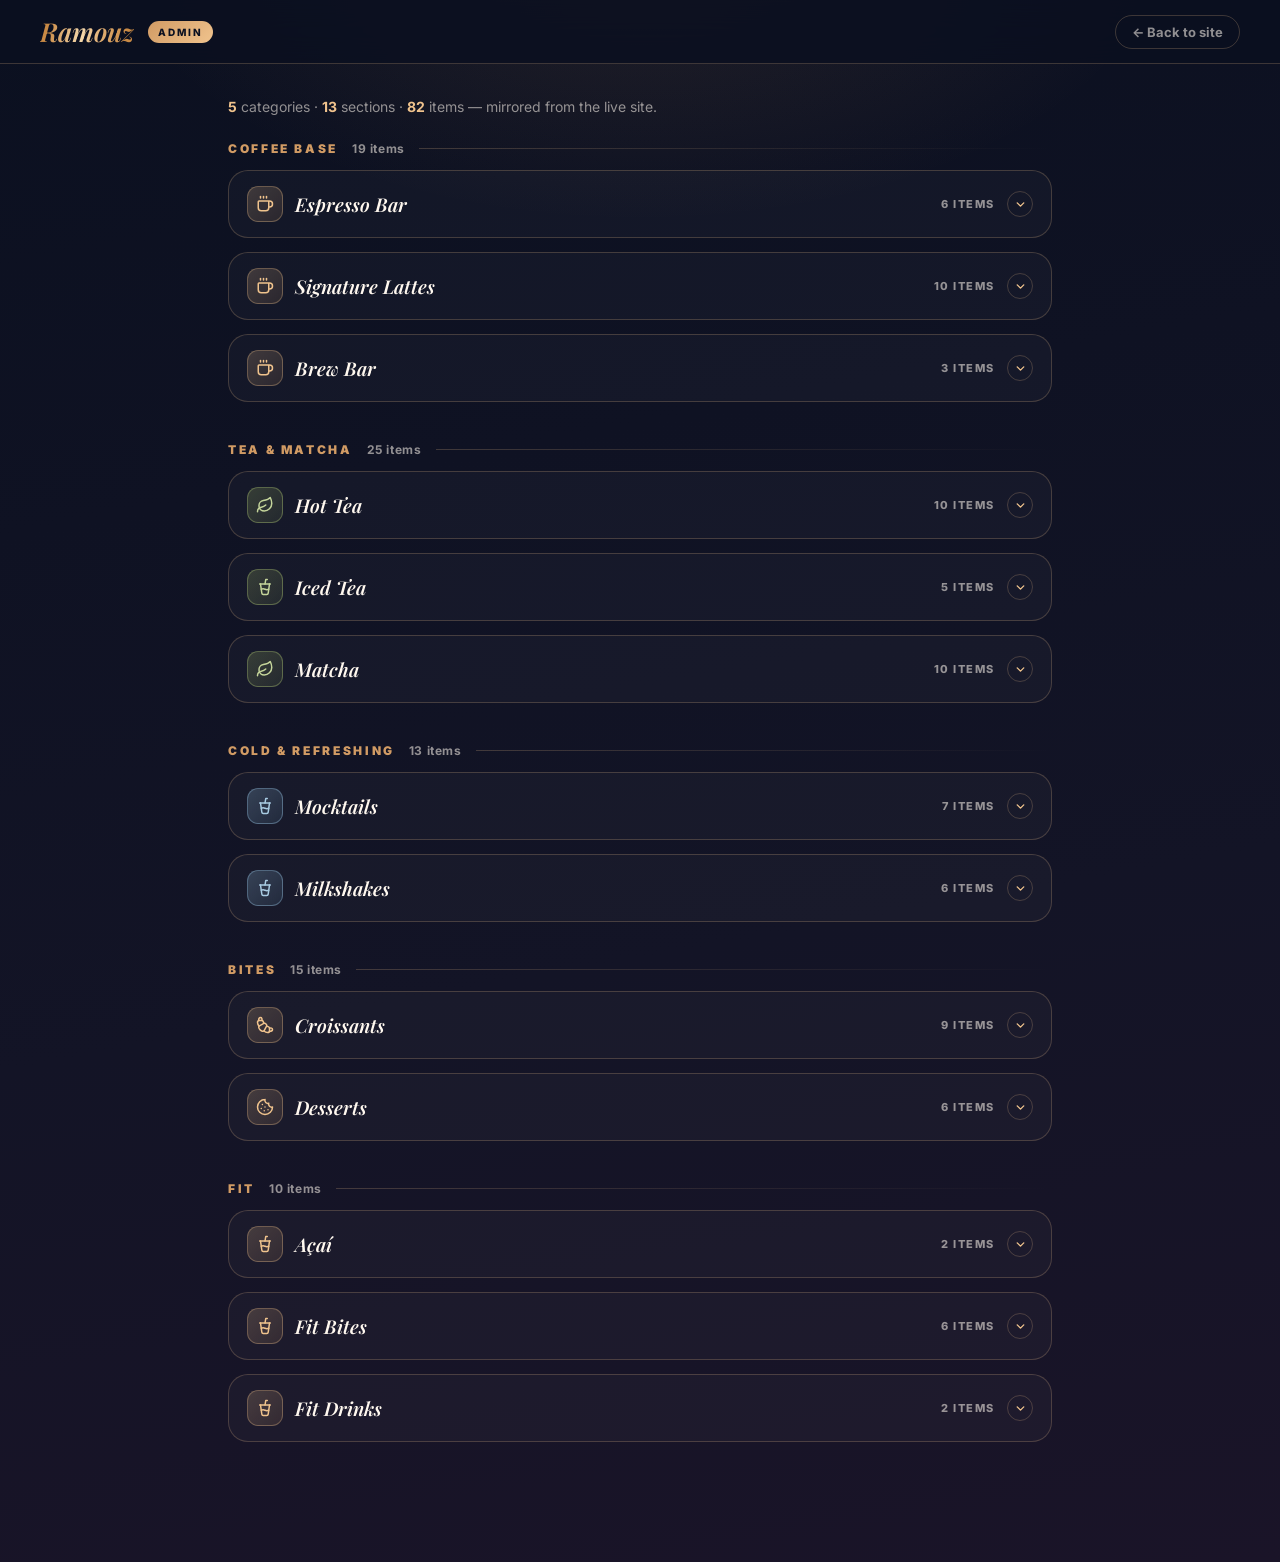
==== admin.html @ e5803538 "Mobile fixes, admin page, and Supabase-driven menu - Loader: fill true viewport height (dvh) and for" ====
<!doctype html>
<html lang="en">
<head>
  <meta charset="utf-8" />
  <meta name="viewport" content="width=device-width, initial-scale=1" />
  <meta name="robots" content="noindex, nofollow" />
  <title>Ramouz — Admin</title>
  <link rel="icon" href="favicon.png" type="image/png" />
  <link rel="preconnect" href="https://fonts.googleapis.com" />
  <link rel="preconnect" href="https://fonts.gstatic.com" crossorigin />
  <link href="https://fonts.googleapis.com/css2?family=Inter:wght@400;600;700;800;900&family=Playfair+Display:ital,wght@1,600&display=swap" rel="stylesheet" />
  <style>
    *{box-sizing:border-box}
    :root{
      --bg-0:#0b1020; --bg-1:#131426; --cream:#fff8ef; --sand:#d19b64; --gold:#f0c38d;
      --line:rgba(240,195,141,.22); --dim:rgba(255,248,239,.55);
    }
    body{
      margin:0;min-height:100svh;padding:0 0 80px;
      font-family:Inter,ui-sans-serif,system-ui,sans-serif;color:var(--cream);
      background:
        radial-gradient(900px 500px at 50% -5%,rgba(209,155,100,.13),transparent 60%),
        linear-gradient(170deg,var(--bg-0),var(--bg-1) 60%,#1a1428);
    }
    .topbar{
      position:sticky;top:0;z-index:10;display:flex;align-items:center;gap:14px;
      padding:14px clamp(16px,4vw,40px);
      background:rgba(11,16,32,.86);backdrop-filter:blur(16px);
      border-bottom:1px solid var(--line);
    }
    .topbar .brand{
      font-family:"Playfair Display",Georgia,serif;font-style:italic;font-weight:600;font-size:26px;
      background:linear-gradient(100deg,#c98a45 10%,#f6d9ac 45%,#e0ad71 65%,#c98a45 90%);
      -webkit-background-clip:text;background-clip:text;color:transparent;
    }
    .topbar .tag{
      font-size:10px;letter-spacing:.2em;text-transform:uppercase;font-weight:800;
      color:var(--bg-0);background:linear-gradient(135deg,var(--sand),var(--gold));
      padding:5px 10px;border-radius:999px;
    }
    .topbar a.back{
      margin-left:auto;color:var(--dim);font-size:13px;font-weight:700;text-decoration:none;
      border:1px solid var(--line);border-radius:999px;padding:8px 16px;transition:.25s;
    }
    .topbar a.back:hover{color:var(--cream);border-color:var(--gold)}
    .wrap{max-width:880px;margin:0 auto;padding:34px clamp(14px,4vw,28px) 0}
    .summary{color:var(--dim);font-size:14px;margin:0 0 26px}
    .summary strong{color:var(--gold)}

    .category{margin:0 0 40px}
    .cat-head{
      display:flex;align-items:center;gap:14px;margin:0 0 14px;
      font-size:12px;letter-spacing:.22em;text-transform:uppercase;font-weight:900;color:var(--sand);
    }
    .cat-head::after{content:"";flex:1;height:1px;background:linear-gradient(90deg,var(--line),transparent)}
    .cat-head .n{color:var(--dim);letter-spacing:.05em;font-weight:700;text-transform:none;font-size:12px}

    .section{
      border:1px solid var(--line);border-radius:20px;overflow:hidden;margin:0 0 14px;
      background:rgba(255,248,239,.028);
    }
    .sec-head{
      width:100%;display:flex;align-items:center;gap:12px;padding:15px 18px;
      background:transparent;border:0;color:inherit;font:inherit;cursor:pointer;text-align:left;
    }
    .sec-head:hover{background:rgba(240,195,141,.05)}
    .sec-icon{
      display:grid;place-items:center;width:36px;height:36px;flex:none;border-radius:11px;
      background:linear-gradient(135deg,rgba(240,195,141,.2),rgba(209,155,100,.12));
      border:1px solid rgba(240,195,141,.3);color:#f0c38d;
    }
    .sec-icon svg{width:18px;height:18px}
    .cat-tea-matcha .sec-icon{
      background:linear-gradient(135deg,rgba(142,161,91,.28),rgba(142,161,91,.12));
      border-color:rgba(163,184,110,.4);color:#c4d49a;
    }
    .cat-cold .sec-icon{
      background:linear-gradient(135deg,rgba(143,185,214,.26),rgba(110,162,196,.12));
      border-color:rgba(143,185,214,.4);color:#a8cbe2;
    }
    .sec-title{font-family:"Playfair Display",Georgia,serif;font-style:italic;font-weight:600;font-size:19px}
    .sec-count{margin-left:auto;font-size:11px;letter-spacing:.14em;text-transform:uppercase;font-weight:800;color:var(--dim)}
    .sec-chev{width:26px;height:26px;display:grid;place-items:center;border-radius:50%;
      border:1px solid var(--line);color:var(--gold);transition:transform .4s cubic-bezier(.22,.9,.3,1);flex:none}
    .sec-chev svg{width:13px;height:13px}
    .section.open .sec-chev{transform:rotate(180deg)}
    .sec-body{display:none;border-top:1px solid var(--line)}
    .section.open .sec-body{display:block}

    .subhead{
      display:flex;align-items:center;gap:10px;padding:12px 18px 4px;
      font-size:10.5px;letter-spacing:.18em;text-transform:uppercase;font-weight:900;color:var(--sand);
    }
    .subhead::after{content:"";flex:1;height:1px;background:linear-gradient(90deg,var(--line),transparent)}

    .row{display:flex;align-items:center;gap:12px;padding:11px 18px}
    .row + .row{border-top:1px solid rgba(255,248,239,.05)}
    .thumb{
      width:46px;height:46px;flex:none;border-radius:10px;overflow:hidden;
      background:linear-gradient(150deg,#2a2337,#1a1c2e);
    }
    .thumb img{width:100%;height:100%;object-fit:cover;display:block}
    .row-main{flex:1;min-width:0}
    .row-top{display:flex;align-items:baseline;gap:10px}
    .item-name{font-weight:800;font-size:14.5px}
    .dots{flex:1;min-width:0;border-bottom:1px dotted rgba(240,195,141,.3);transform:translateY(-3px)}
    .price{font-weight:900;font-size:14px;color:var(--gold);font-variant-numeric:tabular-nums;flex-shrink:0}
    .desc{margin:3px 0 0;font-size:12.5px;line-height:1.55;color:var(--dim)}
    .chips{display:flex;flex-wrap:wrap;gap:5px;margin-top:6px}
    .chip{
      font-size:10.5px;font-weight:800;letter-spacing:.02em;color:var(--gold);
      background:rgba(209,155,100,.12);border:1px solid rgba(209,155,100,.3);
      border-radius:999px;padding:2.5px 9px;
    }
    @media (max-width:420px){
      .thumb{width:40px;height:40px}
      .item-name{font-size:13.5px}
      .row,.sec-head{padding-left:14px;padding-right:14px}
    }
  </style>
</head>
<body>
  <header class="topbar">
    <span class="brand">Ramouz</span>
    <span class="tag">Admin</span>
    <a class="back" href="index.html">&larr; Back to site</a>
  </header>

  <main class="wrap">
    <p class="summary" data-summary></p>
    <div data-menu-root></div>
  </main>

  <script src="assets/js/menu-data.js"></script>
  <script>
    const root = document.querySelector('[data-menu-root]');
    const data = window.MENU_DATA || [];

    const el = (tag, cls, text) => {
      const n = document.createElement(tag);
      if (cls) n.className = cls;
      if (text != null) n.textContent = text;
      return n;
    };

    let sectionCount = 0, itemCount = 0;

    data.forEach(cat => {
      const catBox = el('section', 'category');
      const head = el('h2', 'cat-head', cat.name + ' ');
      const n = el('span', 'n', cat.sections.reduce((a, s) => a + s.items.length, 0) + ' items');
      head.appendChild(n);
      catBox.appendChild(head);

      cat.sections.forEach(sec => {
        sectionCount++;
        const secBox = el('div', 'section cat-' + cat.slug);
        const secHead = el('button', 'sec-head');
        secHead.type = 'button';
        if (sec.icon) {
          const ico = el('span', 'sec-icon');
          ico.innerHTML = sec.icon;
          secHead.appendChild(ico);
        }
        secHead.appendChild(el('span', 'sec-title', sec.name));
        secHead.appendChild(el('span', 'sec-count', sec.items.length + ' items'));
        const chev = el('span', 'sec-chev');
        chev.innerHTML = '<svg viewBox="0 0 24 24" fill="none" stroke="currentColor" stroke-width="2.6" stroke-linecap="round" stroke-linejoin="round"><polyline points="6 9 12 15 18 9"/></svg>';
        secHead.appendChild(chev);
        secHead.addEventListener('click', () => secBox.classList.toggle('open'));
        secBox.appendChild(secHead);

        const body = el('div', 'sec-body');
        let lastSub = null;
        sec.items.forEach(item => {
          itemCount++;
          if (item.subsection && item.subsection !== lastSub) {
            body.appendChild(el('div', 'subhead', item.subsection));
            lastSub = item.subsection;
          }
          const row = el('div', 'row');
          const thumb = el('span', 'thumb');
          const img = document.createElement('img');
          img.src = item.img; img.alt = ''; img.loading = 'lazy';
          img.onerror = () => img.remove();
          thumb.appendChild(img);
          row.appendChild(thumb);

          const main = el('div', 'row-main');
          const top = el('div', 'row-top');
          top.appendChild(el('span', 'item-name', item.name));
          top.appendChild(el('span', 'dots'));
          top.appendChild(el('span', 'price', item.price));
          main.appendChild(top);
          if (item.desc) main.appendChild(el('p', 'desc', item.desc));
          if (item.variants.length) {
            const chips = el('div', 'chips');
            item.variants.forEach(v => chips.appendChild(el('span', 'chip', v)));
            main.appendChild(chips);
          }
          row.appendChild(main);
          body.appendChild(row);
        });
        secBox.appendChild(body);
        catBox.appendChild(secBox);
      });
      root.appendChild(catBox);
    });

    document.querySelector('[data-summary]').innerHTML =
      `<strong>${data.length}</strong> categories · <strong>${sectionCount}</strong> sections · <strong>${itemCount}</strong> items — mirrored from the live site.`;
  </script>
</body>
</html>
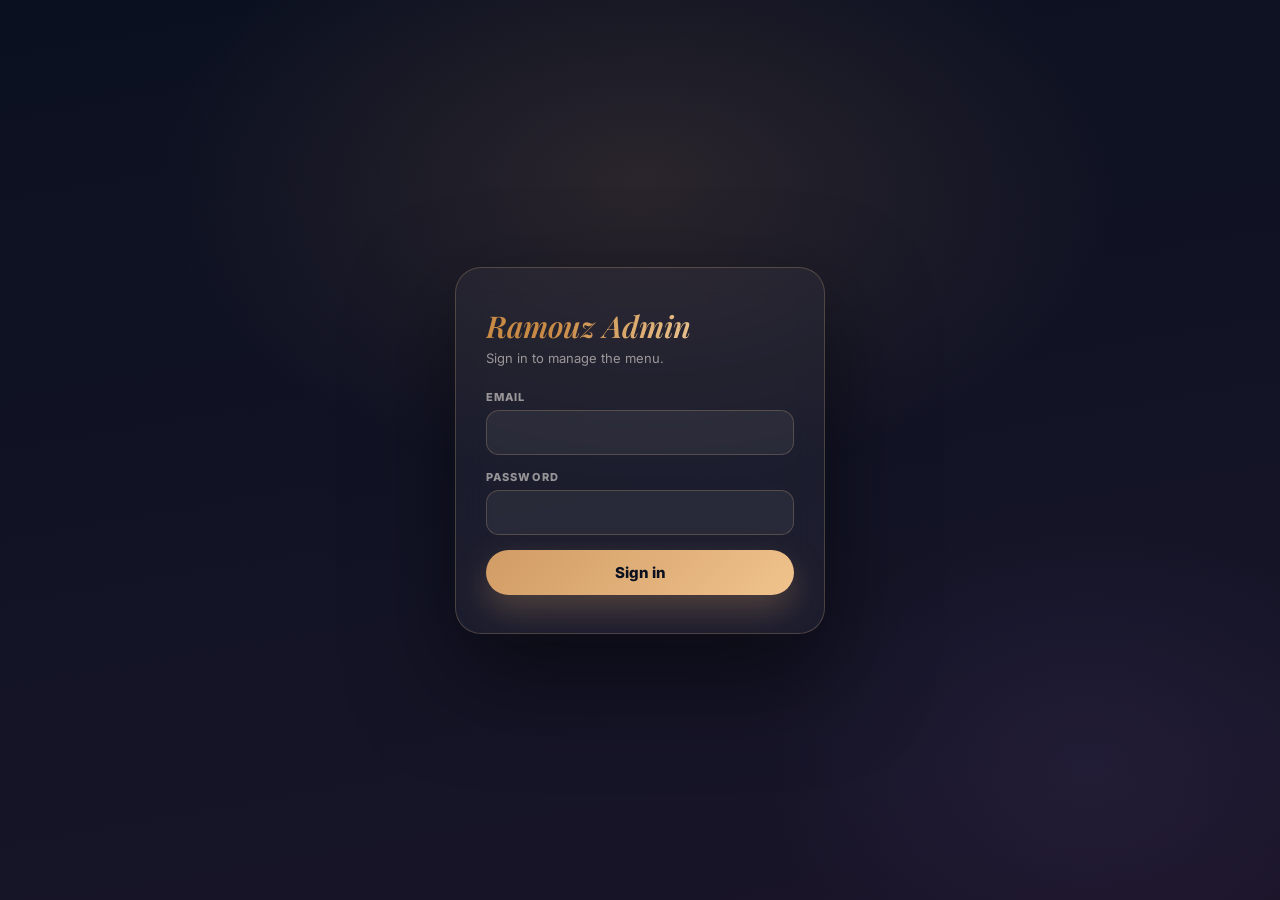
==== commit 30f7be9e: "Full admin panel: auth, CRUD, photos with crop, redesign - Login gate via Supabase Auth with automat" ====
--- a/admin.html
+++ b/admin.html
@@ -12,98 +12,216 @@
   <style>
     *{box-sizing:border-box}
     :root{
-      --bg-0:#0b1020; --bg-1:#131426; --cream:#fff8ef; --sand:#d19b64; --gold:#f0c38d;
-      --line:rgba(240,195,141,.22); --dim:rgba(255,248,239,.55);
-    }
+      --bg-0:#0b1020; --bg-1:#131426; --bg-2:#1a1428;
+      --cream:#fff8ef; --sand:#d19b64; --gold:#f0c38d; --gold-hi:#f6d9ac;
+      --line:rgba(240,195,141,.22); --line-soft:rgba(255,248,239,.06);
+      --dim:rgba(255,248,239,.55); --dim-2:rgba(255,248,239,.38);
+      --ease:cubic-bezier(.22,.9,.3,1);
+      --spring:cubic-bezier(.34,1.56,.64,1);
+    }
+    html{scrollbar-color:rgba(209,155,100,.4) transparent}
+    ::-webkit-scrollbar{width:10px}
+    ::-webkit-scrollbar-thumb{background:rgba(209,155,100,.3);border-radius:99px;border:3px solid var(--bg-0)}
     body{
-      margin:0;min-height:100svh;padding:0 0 80px;
+      margin:0;min-height:100svh;padding:0 0 90px;
       font-family:Inter,ui-sans-serif,system-ui,sans-serif;color:var(--cream);
       background:
-        radial-gradient(900px 500px at 50% -5%,rgba(209,155,100,.13),transparent 60%),
-        linear-gradient(170deg,var(--bg-0),var(--bg-1) 60%,#1a1428);
-    }
+        radial-gradient(1100px 600px at 15% -10%,rgba(209,155,100,.14),transparent 55%),
+        radial-gradient(900px 600px at 95% 15%,rgba(110,90,160,.12),transparent 55%),
+        radial-gradient(700px 500px at 50% 110%,rgba(142,161,91,.07),transparent 60%),
+        linear-gradient(170deg,var(--bg-0),var(--bg-1) 55%,var(--bg-2));
+      background-attachment:fixed;
+    }
+    button{font:inherit}
+    :focus-visible{outline:2px solid var(--sand);outline-offset:2px;border-radius:6px}
+
+    @keyframes fadeUp{from{opacity:0;transform:translateY(18px)}to{opacity:1;transform:translateY(0)}}
+    @keyframes popIn{from{opacity:0;transform:scale(.94) translateY(10px)}to{opacity:1;transform:scale(1) translateY(0)}}
+    @keyframes overlayIn{from{opacity:0}to{opacity:1}}
+    @keyframes rowIn{from{opacity:0;transform:translateX(-14px)}to{opacity:1;transform:translateX(0)}}
+    @keyframes goldShimmer{0%,100%{background-position:0% 50%}50%{background-position:100% 50%}}
+    @keyframes savePulse{0%{box-shadow:0 10px 26px rgba(209,155,100,.3),0 0 0 0 rgba(240,195,141,.55)}70%{box-shadow:0 10px 26px rgba(209,155,100,.3),0 0 0 12px rgba(240,195,141,0)}100%{box-shadow:0 10px 26px rgba(209,155,100,.3),0 0 0 0 rgba(240,195,141,0)}}
+    @keyframes notePop{0%{opacity:0;transform:scale(.6)}60%{opacity:1;transform:scale(1.12)}100%{opacity:1;transform:scale(1)}}
+
+    /* ============ top bar ============ */
     .topbar{
-      position:sticky;top:0;z-index:10;display:flex;align-items:center;gap:14px;
+      position:sticky;top:0;z-index:10;display:flex;align-items:center;gap:12px;
       padding:14px clamp(16px,4vw,40px);
-      background:rgba(11,16,32,.86);backdrop-filter:blur(16px);
-      border-bottom:1px solid var(--line);
+      background:rgba(11,16,32,.78);backdrop-filter:blur(20px) saturate(1.3);
+      border-bottom:1px solid transparent;
+      border-image:linear-gradient(90deg,transparent,rgba(240,195,141,.4),transparent) 1;
     }
     .topbar .brand{
-      font-family:"Playfair Display",Georgia,serif;font-style:italic;font-weight:600;font-size:26px;
-      background:linear-gradient(100deg,#c98a45 10%,#f6d9ac 45%,#e0ad71 65%,#c98a45 90%);
+      font-family:"Playfair Display",Georgia,serif;font-style:italic;font-weight:600;font-size:27px;
+      background:linear-gradient(100deg,#c98a45 10%,var(--gold-hi) 40%,#e0ad71 60%,#f9e6c5 75%,#c98a45 90%);
+      background-size:220% 100%;
       -webkit-background-clip:text;background-clip:text;color:transparent;
+      animation:goldShimmer 5s ease-in-out infinite;
     }
     .topbar .tag{
       font-size:10px;letter-spacing:.2em;text-transform:uppercase;font-weight:800;
       color:var(--bg-0);background:linear-gradient(135deg,var(--sand),var(--gold));
-      padding:5px 10px;border-radius:999px;
-    }
-    .topbar a.back{
-      margin-left:auto;color:var(--dim);font-size:13px;font-weight:700;text-decoration:none;
-      border:1px solid var(--line);border-radius:999px;padding:8px 16px;transition:.25s;
-    }
-    .topbar a.back:hover{color:var(--cream);border-color:var(--gold)}
-    .wrap{max-width:880px;margin:0 auto;padding:34px clamp(14px,4vw,28px) 0}
-    .summary{color:var(--dim);font-size:14px;margin:0 0 26px}
+      padding:5px 11px;border-radius:999px;box-shadow:0 4px 14px rgba(209,155,100,.35);
+    }
+    .topbar .spacer{margin-left:auto}
+    .save-btn{
+      display:none;align-items:center;gap:8px;border:0;cursor:pointer;
+      font-weight:800;font-size:13px;color:var(--bg-0);
+      background:linear-gradient(135deg,var(--sand),var(--gold));
+      padding:10px 20px;border-radius:999px;
+      transition:transform .25s var(--spring);
+      animation:savePulse 1.8s ease-out 2;
+    }
+    .save-btn.show{display:inline-flex}
+    .save-btn:hover{transform:translateY(-2px) scale(1.03)}
+    .save-btn:active{transform:scale(.97)}
+    .save-btn:disabled{opacity:.6;cursor:wait;transform:none}
+    .save-note{font-size:12.5px;font-weight:800;color:#9fd6a9;display:none}
+    .save-note.show{display:inline;animation:notePop .45s var(--spring) both}
+    .topbar a.back,.signout-btn{
+      color:var(--dim);font-size:13px;font-weight:700;text-decoration:none;cursor:pointer;
+      border:1px solid var(--line);border-radius:999px;padding:8px 16px;background:transparent;
+      transition:color .25s ease,border-color .25s ease,background .25s ease,transform .25s ease;
+    }
+    .topbar a.back:hover{color:var(--cream);border-color:var(--gold);transform:translateY(-1px)}
+    .signout-btn:hover{color:#e08f8f;border-color:rgba(224,110,110,.5);transform:translateY(-1px)}
+
+    /* ============ layout ============ */
+    .wrap{max-width:900px;margin:0 auto;padding:38px clamp(14px,4vw,28px) 0}
+    .summary{color:var(--dim);font-size:14px;margin:0 0 30px;display:flex;flex-wrap:wrap;gap:8px;align-items:center;animation:fadeUp .5s var(--ease) both}
     .summary strong{color:var(--gold)}
-
-    .category{margin:0 0 40px}
+    .stat{
+      display:inline-flex;align-items:baseline;gap:6px;font-size:12.5px;font-weight:700;color:var(--dim);
+      background:rgba(255,248,239,.045);border:1px solid var(--line-soft);
+      border-radius:999px;padding:6px 14px;
+    }
+    .stat b{font-size:15px;font-weight:900;color:var(--gold);font-variant-numeric:tabular-nums}
+    .summary-hint{font-size:12px;color:var(--dim-2);margin-left:2px}
+
+    .category{margin:0 0 46px;animation:fadeUp .6s var(--ease) both}
+    .category:nth-child(2){animation-delay:.06s}
+    .category:nth-child(3){animation-delay:.12s}
+    .category:nth-child(4){animation-delay:.18s}
+    .category:nth-child(5){animation-delay:.24s}
     .cat-head{
-      display:flex;align-items:center;gap:14px;margin:0 0 14px;
-      font-size:12px;letter-spacing:.22em;text-transform:uppercase;font-weight:900;color:var(--sand);
-    }
+      display:flex;align-items:center;gap:14px;margin:0 0 16px;
+      font-size:13px;letter-spacing:.24em;text-transform:uppercase;font-weight:900;color:var(--sand);
+    }
+    .cat-head::before{content:"";width:22px;height:2px;border-radius:2px;background:var(--sand)}
     .cat-head::after{content:"";flex:1;height:1px;background:linear-gradient(90deg,var(--line),transparent)}
-    .cat-head .n{color:var(--dim);letter-spacing:.05em;font-weight:700;text-transform:none;font-size:12px}
-
+    .cat-head .n{color:var(--dim-2);letter-spacing:.05em;font-weight:700;text-transform:none;font-size:12px}
+
+    /* ============ section cards ============ */
     .section{
-      border:1px solid var(--line);border-radius:20px;overflow:hidden;margin:0 0 14px;
-      background:rgba(255,248,239,.028);
+      border:1px solid var(--line);border-radius:22px;overflow:hidden;margin:0 0 16px;
+      background:linear-gradient(170deg,rgba(255,248,239,.045),rgba(255,248,239,.015));
+      transition:border-color .35s ease,box-shadow .35s ease,transform .35s var(--ease);
+    }
+    .section:hover{border-color:rgba(240,195,141,.4);transform:translateY(-2px);box-shadow:0 16px 44px rgba(0,0,0,.35)}
+    .section.open{
+      border-color:rgba(240,195,141,.45);
+      box-shadow:0 20px 60px rgba(0,0,0,.4),0 0 40px rgba(224,173,113,.07);
     }
     .sec-head{
-      width:100%;display:flex;align-items:center;gap:12px;padding:15px 18px;
-      background:transparent;border:0;color:inherit;font:inherit;cursor:pointer;text-align:left;
+      width:100%;display:flex;align-items:center;gap:13px;padding:16px 18px;
+      background:transparent;border:0;color:inherit;cursor:pointer;text-align:left;
+      transition:background .3s ease;
     }
     .sec-head:hover{background:rgba(240,195,141,.05)}
     .sec-icon{
-      display:grid;place-items:center;width:36px;height:36px;flex:none;border-radius:11px;
+      display:grid;place-items:center;width:40px;height:40px;flex:none;border-radius:13px;
       background:linear-gradient(135deg,rgba(240,195,141,.2),rgba(209,155,100,.12));
-      border:1px solid rgba(240,195,141,.3);color:#f0c38d;
-    }
-    .sec-icon svg{width:18px;height:18px}
+      border:1px solid rgba(240,195,141,.3);color:var(--gold);
+      transition:transform .45s var(--spring),background .3s ease,color .3s ease,box-shadow .3s ease;
+    }
+    .sec-icon svg{width:19px;height:19px}
+    .section.open .sec-icon{
+      background:linear-gradient(135deg,#e0ad71,#c98a45);color:#231303;
+      transform:scale(1.08) rotate(-6deg);box-shadow:0 0 24px rgba(224,173,113,.4);
+    }
     .cat-tea-matcha .sec-icon{
       background:linear-gradient(135deg,rgba(142,161,91,.28),rgba(142,161,91,.12));
       border-color:rgba(163,184,110,.4);color:#c4d49a;
     }
+    .cat-tea-matcha .section.open .sec-icon,.cat-tea-matcha.section.open .sec-icon{
+      background:linear-gradient(135deg,#9db273,#6e8143);color:#131a08;box-shadow:0 0 24px rgba(142,161,91,.4);
+    }
     .cat-cold .sec-icon{
       background:linear-gradient(135deg,rgba(143,185,214,.26),rgba(110,162,196,.12));
       border-color:rgba(143,185,214,.4);color:#a8cbe2;
     }
-    .sec-title{font-family:"Playfair Display",Georgia,serif;font-style:italic;font-weight:600;font-size:19px}
-    .sec-count{margin-left:auto;font-size:11px;letter-spacing:.14em;text-transform:uppercase;font-weight:800;color:var(--dim)}
-    .sec-chev{width:26px;height:26px;display:grid;place-items:center;border-radius:50%;
-      border:1px solid var(--line);color:var(--gold);transition:transform .4s cubic-bezier(.22,.9,.3,1);flex:none}
+    .cat-cold.section.open .sec-icon{
+      background:linear-gradient(135deg,#8fb9d6,#4c7d9c);color:#0a1620;box-shadow:0 0 24px rgba(110,162,196,.4);
+    }
+    .cat-fit .sec-icon{
+      background:linear-gradient(135deg,rgba(125,191,168,.26),rgba(87,164,136,.12));
+      border-color:rgba(125,191,168,.4);color:#9fd8c2;
+    }
+    .cat-fit.section.open .sec-icon{
+      background:linear-gradient(135deg,#7dbfa8,#3d8069);color:#0b1a14;box-shadow:0 0 24px rgba(87,164,136,.4);
+    }
+    .sec-title{font-family:"Playfair Display",Georgia,serif;font-style:italic;font-weight:600;font-size:20px;letter-spacing:-.01em}
+    .sec-count{margin-left:auto;font-size:11px;letter-spacing:.14em;text-transform:uppercase;font-weight:800;color:var(--dim-2)}
+    .sec-chev{
+      width:28px;height:28px;display:grid;place-items:center;border-radius:50%;flex:none;
+      border:1px solid var(--line);color:var(--gold);
+      transition:transform .5s var(--spring),background .3s ease;
+    }
     .sec-chev svg{width:13px;height:13px}
-    .section.open .sec-chev{transform:rotate(180deg)}
+    .section.open .sec-chev{transform:rotate(180deg) scale(1.08);background:rgba(240,195,141,.1)}
     .sec-body{display:none;border-top:1px solid var(--line)}
     .section.open .sec-body{display:block}
+    .section.open .sec-body .row{animation:rowIn .45s var(--ease) both}
+    .section.open .sec-body .row:nth-child(1){animation-delay:.03s}
+    .section.open .sec-body .row:nth-child(2){animation-delay:.07s}
+    .section.open .sec-body .row:nth-child(3){animation-delay:.11s}
+    .section.open .sec-body .row:nth-child(4){animation-delay:.15s}
+    .section.open .sec-body .row:nth-child(5){animation-delay:.19s}
+    .section.open .sec-body .row:nth-child(6){animation-delay:.23s}
+    .section.open .sec-body .row:nth-child(7){animation-delay:.27s}
+    .section.open .sec-body .row:nth-child(8){animation-delay:.31s}
 
     .subhead{
-      display:flex;align-items:center;gap:10px;padding:12px 18px 4px;
-      font-size:10.5px;letter-spacing:.18em;text-transform:uppercase;font-weight:900;color:var(--sand);
+      display:flex;align-items:center;gap:10px;padding:14px 18px 4px;
+      font-size:10.5px;letter-spacing:.2em;text-transform:uppercase;font-weight:900;color:var(--sand);
     }
     .subhead::after{content:"";flex:1;height:1px;background:linear-gradient(90deg,var(--line),transparent)}
 
-    .row{display:flex;align-items:center;gap:12px;padding:11px 18px}
-    .row + .row{border-top:1px solid rgba(255,248,239,.05)}
+    /* ============ item rows ============ */
+    .row{
+      display:flex;align-items:center;gap:10px;padding:12px 18px 12px 10px;background:transparent;
+      transition:background .25s ease;
+    }
+    .row:hover{background:rgba(240,195,141,.045)}
+    .row + .row{border-top:1px solid var(--line-soft)}
+    .row.dragging{
+      background:rgba(240,195,141,.1);border-radius:14px;
+      box-shadow:0 14px 36px rgba(0,0,0,.45),0 0 0 1px rgba(240,195,141,.35);
+      position:relative;z-index:5;
+    }
+    .grip{
+      width:28px;height:38px;flex:none;display:grid;place-items:center;
+      color:rgba(255,248,239,.3);cursor:grab;touch-action:none;border-radius:9px;
+      transition:color .25s ease,background .25s ease;
+    }
+    .grip:hover{color:var(--gold);background:rgba(240,195,141,.09)}
+    .row.dragging .grip{cursor:grabbing;color:var(--gold)}
+    .grip svg{width:14px;height:14px}
     .thumb{
-      width:46px;height:46px;flex:none;border-radius:10px;overflow:hidden;
+      width:48px;height:48px;flex:none;border-radius:12px;overflow:hidden;
       background:linear-gradient(150deg,#2a2337,#1a1c2e);
-    }
-    .thumb img{width:100%;height:100%;object-fit:cover;display:block}
+      box-shadow:inset 0 0 0 1px rgba(255,248,239,.07);
+      transition:transform .35s var(--spring),box-shadow .3s ease;
+    }
+    .row:hover .thumb{transform:scale(1.06);box-shadow:inset 0 0 0 1px rgba(240,195,141,.35),0 6px 18px rgba(0,0,0,.35)}
+    .thumb img{width:100%;height:100%;object-fit:cover;display:block;pointer-events:none}
+    .thumb-brand img{object-fit:contain;padding:6px}
     .row-main{flex:1;min-width:0}
     .row-top{display:flex;align-items:baseline;gap:10px}
-    .item-name{font-weight:800;font-size:14.5px}
-    .dots{flex:1;min-width:0;border-bottom:1px dotted rgba(240,195,141,.3);transform:translateY(-3px)}
+    .item-name{font-weight:800;font-size:14.5px;transition:color .25s ease}
+    .row:hover .item-name{color:var(--gold-hi)}
+    .dots{flex:1;min-width:0;border-bottom:1px dotted rgba(240,195,141,.28);transform:translateY(-3px);transition:border-color .25s ease}
+    .row:hover .dots{border-color:rgba(240,195,141,.6)}
     .price{font-weight:900;font-size:14px;color:var(--gold);font-variant-numeric:tabular-nums;flex-shrink:0}
     .desc{margin:3px 0 0;font-size:12.5px;line-height:1.55;color:var(--dim)}
     .chips{display:flex;flex-wrap:wrap;gap:5px;margin-top:6px}
@@ -112,10 +230,174 @@
       background:rgba(209,155,100,.12);border:1px solid rgba(209,155,100,.3);
       border-radius:999px;padding:2.5px 9px;
     }
+    .row-off{opacity:.45}
+    .chip-off{color:#e08f8f;background:rgba(224,110,110,.12);border-color:rgba(224,110,110,.35);flex-shrink:0}
+
+    /* ============ action buttons ============ */
+    .edit-btn{
+      width:29px;height:29px;flex:none;display:grid;place-items:center;align-self:center;
+      border:1px solid var(--line-soft);border-radius:9px;background:transparent;
+      color:rgba(255,248,239,.4);cursor:pointer;
+      transition:color .25s ease,border-color .25s ease,background .25s ease,transform .25s var(--spring);
+    }
+    .edit-btn:hover{color:var(--gold);border-color:var(--gold);background:rgba(240,195,141,.08);transform:scale(1.1)}
+    .edit-btn:active{transform:scale(.94)}
+    .edit-btn svg{width:13px;height:13px}
+    .del-btn:hover{color:#e08f8f;border-color:rgba(224,110,110,.5);background:rgba(224,110,110,.08)}
+    .sec-edit{margin-left:2px}
+
+    /* ============ forms ============ */
+    .row-form{display:grid;gap:10px;padding:6px 0;animation:fadeUp .35s var(--ease) both}
+    .rf-line{display:grid;grid-template-columns:1fr 112px;gap:10px}
+    .row-form input,.row-form textarea,.sec-form input{
+      width:100%;font:inherit;font-size:13.5px;color:var(--cream);
+      background:rgba(255,248,239,.055);border:1px solid var(--line);border-radius:11px;
+      padding:9px 12px;outline:none;resize:vertical;
+      transition:border-color .25s ease,background .25s ease,box-shadow .25s ease;
+    }
+    .row-form input:focus,.row-form textarea:focus,.sec-form input:focus{
+      border-color:var(--gold);background:rgba(255,248,239,.08);
+      box-shadow:0 0 0 3px rgba(240,195,141,.15);
+    }
+    .rf-check{display:flex;align-items:center;gap:8px;font-size:12.5px;color:var(--dim);cursor:pointer}
+    .rf-check input{width:auto;accent-color:var(--sand);transform:scale(1.15)}
+    .rf-actions{display:flex;gap:8px}
+    .rf-actions button{
+      border:0;cursor:pointer;font-weight:800;font-size:12.5px;padding:9px 20px;border-radius:999px;
+      transition:transform .25s var(--spring),opacity .2s ease;
+    }
+    .rf-actions button:hover{transform:translateY(-1px)}
+    .rf-actions button:active{transform:scale(.96)}
+    .rf-save{color:var(--bg-0);background:linear-gradient(135deg,var(--sand),var(--gold));box-shadow:0 8px 22px rgba(209,155,100,.28)}
+    .rf-save:disabled{opacity:.6;cursor:wait;transform:none}
+    .rf-cancel{color:var(--dim);background:rgba(255,248,239,.07)}
+    .rf-cancel:hover{color:var(--cream)}
+    .rf-confirm{display:flex;align-items:center;gap:10px;flex-wrap:wrap;padding:6px 0;animation:fadeUp .3s var(--ease) both}
+    .rf-confirm-msg{font-size:13.5px;font-weight:700;color:#e0a6a6}
+    .rf-confirm button{border:0;cursor:pointer;font-weight:800;font-size:12.5px;padding:9px 20px;border-radius:999px;transition:transform .25s var(--spring)}
+    .rf-confirm button:hover{transform:translateY(-1px)}
+    .rf-del{color:#fff;background:linear-gradient(135deg,#c85555,#a03737);box-shadow:0 8px 22px rgba(200,85,85,.3)}
+    .rf-del:disabled{opacity:.6;cursor:wait}
+
+    .row-add{padding:14px 18px;border-top:1px solid var(--line-soft)}
+    .add-wrap{padding:12px 18px 16px;border-top:1px solid var(--line-soft)}
+    .add-sec-wrap{margin:0 0 14px}
+    .add-btn{
+      width:100%;border:1px dashed rgba(240,195,141,.35);border-radius:14px;cursor:pointer;
+      background:transparent;color:var(--gold);font-weight:800;font-size:13px;
+      padding:11px;transition:background .3s ease,border-color .3s ease,transform .25s var(--spring),box-shadow .3s ease;
+    }
+    .add-btn:hover{
+      background:rgba(240,195,141,.07);border-color:var(--gold);border-style:solid;
+      transform:translateY(-1px);box-shadow:0 8px 24px rgba(209,155,100,.15);
+    }
+    .add-btn:active{transform:scale(.99)}
+
+    .sec-form{
+      display:grid;gap:12px;padding:16px 18px;border-top:1px solid var(--line);
+      background:rgba(240,195,141,.045);animation:fadeUp .35s var(--ease) both;
+    }
+    .sec-form-title{margin:0;font-size:11px;letter-spacing:.16em;text-transform:uppercase;font-weight:900;color:var(--sand)}
+    .icon-grid{display:flex;gap:8px;flex-wrap:wrap}
+    .icon-opt{
+      width:42px;height:42px;display:grid;place-items:center;cursor:pointer;
+      border:1px solid var(--line);border-radius:12px;background:transparent;color:var(--gold);
+      transition:border-color .25s ease,background .25s ease,transform .25s var(--spring),box-shadow .25s ease;
+    }
+    .icon-opt svg{width:19px;height:19px}
+    .icon-opt:hover{border-color:var(--gold);transform:translateY(-2px) scale(1.05)}
+    .icon-opt.selected{
+      background:linear-gradient(135deg,var(--sand),var(--gold));color:var(--bg-0);
+      border-color:transparent;box-shadow:0 8px 20px rgba(209,155,100,.35);transform:scale(1.05);
+    }
+
+    /* ============ photo field + crop ============ */
+    .rf-photo{display:flex;align-items:center;gap:12px}
+    .rf-photo-prev{width:54px;height:54px}
+    .rf-photo-prev img{width:100%;height:100%;object-fit:cover}
+    .rf-photo-btn{
+      display:inline-block;cursor:pointer;font-size:12.5px;font-weight:800;color:var(--gold);
+      border:1px dashed rgba(240,195,141,.4);border-radius:999px;padding:9px 18px;
+      transition:border-color .25s ease,background .25s ease,transform .25s var(--spring);
+    }
+    .rf-photo-btn:hover{border-color:var(--gold);background:rgba(240,195,141,.07);transform:translateY(-1px)}
+    .crop-overlay{
+      position:fixed;inset:0;z-index:60;display:grid;place-items:center;padding:20px;
+      background:rgba(5,8,16,.85);backdrop-filter:blur(10px);
+      animation:overlayIn .3s ease both;
+    }
+    .crop-card{
+      width:min(370px,100%);padding:24px;border-radius:24px;
+      background:linear-gradient(170deg,#141528,#1b1530);
+      border:1px solid var(--line);box-shadow:0 40px 100px rgba(0,0,0,.55);
+      animation:popIn .45s var(--spring) both;
+    }
+    .crop-title{margin:0 0 14px;font-size:11px;letter-spacing:.16em;text-transform:uppercase;font-weight:900;color:var(--sand)}
+    .crop-stage{
+      position:relative;width:100%;aspect-ratio:1;overflow:hidden;border-radius:16px;
+      border:2px solid var(--gold);cursor:grab;touch-action:none;background:#0b1020;
+      box-shadow:0 0 0 1px rgba(240,195,141,.2),0 0 40px rgba(224,173,113,.12);
+    }
+    .crop-stage:active{cursor:grabbing}
+    .crop-stage img{position:absolute;top:0;left:0;max-width:none;user-select:none;-webkit-user-drag:none}
+    .crop-zoom{width:100%;margin:18px 0 16px;accent-color:var(--sand)}
+    .crop-actions{justify-content:flex-end}
+
+    /* ============ login ============ */
+    .signout-btn[hidden]{display:none}
+    .login-overlay{
+      position:fixed;inset:0;z-index:50;display:none;place-items:center;padding:20px;
+      background:
+        radial-gradient(800px 500px at 50% 20%,rgba(209,155,100,.14),transparent 60%),
+        radial-gradient(600px 450px at 85% 85%,rgba(110,90,160,.12),transparent 55%),
+        linear-gradient(170deg,var(--bg-0),var(--bg-1) 60%,var(--bg-2));
+    }
+    .login-overlay.show{display:grid;animation:overlayIn .4s ease both}
+    .login-card{
+      width:min(370px,100%);padding:38px 30px;border-radius:26px;
+      background:rgba(255,248,239,.04);backdrop-filter:blur(14px);
+      border:1px solid var(--line);box-shadow:0 40px 100px rgba(0,0,0,.5);
+      animation:popIn .55s var(--spring) .1s both;
+    }
+    .login-card h2{
+      margin:0 0 4px;font-family:"Playfair Display",Georgia,serif;font-style:italic;
+      font-weight:600;font-size:30px;
+      background:linear-gradient(100deg,#c98a45 10%,var(--gold-hi) 40%,#e0ad71 60%,#f9e6c5 75%,#c98a45 90%);
+      background-size:220% 100%;
+      -webkit-background-clip:text;background-clip:text;color:transparent;
+      animation:goldShimmer 5s ease-in-out infinite;
+    }
+    .login-card p{margin:0 0 24px;font-size:13px;color:var(--dim)}
+    .login-card label{display:block;font-size:11px;font-weight:800;letter-spacing:.1em;
+      text-transform:uppercase;color:var(--dim);margin:0 0 6px}
+    .login-card input{
+      width:100%;font:inherit;font-size:15px;color:var(--cream);
+      background:rgba(255,248,239,.06);border:1px solid var(--line);border-radius:13px;
+      padding:12px 15px;margin-bottom:15px;outline:none;
+      transition:border-color .25s ease,background .25s ease,box-shadow .25s ease;
+    }
+    .login-card input:focus{border-color:var(--gold);background:rgba(255,248,239,.09);box-shadow:0 0 0 3px rgba(240,195,141,.15)}
+    .login-err{color:#e08f8f;font-size:13px;font-weight:700;margin:0 0 12px;display:none}
+    .login-err.show{display:block;animation:fadeUp .3s ease both}
+    .login-submit{
+      width:100%;border:0;cursor:pointer;font-weight:800;font-size:15px;
+      padding:13px;border-radius:999px;color:var(--bg-0);
+      background:linear-gradient(135deg,var(--sand),var(--gold));
+      box-shadow:0 14px 34px rgba(209,155,100,.3);
+      transition:transform .25s var(--spring),box-shadow .3s ease;
+    }
+    .login-submit:hover{transform:translateY(-2px);box-shadow:0 18px 44px rgba(209,155,100,.4)}
+    .login-submit:active{transform:scale(.98)}
+    .login-submit:disabled{opacity:.6;cursor:wait;transform:none}
+
     @media (max-width:420px){
-      .thumb{width:40px;height:40px}
-      .item-name{font-size:13.5px}
-      .row,.sec-head{padding-left:14px;padding-right:14px}
+      .rf-line{grid-template-columns:1fr 92px}
+      .topbar{gap:8px}
+      .topbar .brand{font-size:23px}
+      .thumb{width:44px;height:44px}
+    }
+    @media (prefers-reduced-motion:reduce){
+      *,*::before,*::after{animation:none!important;transition:none!important}
     }
   </style>
 </head>
@@ -123,18 +405,39 @@
   <header class="topbar">
     <span class="brand">Ramouz</span>
     <span class="tag">Admin</span>
+    <span class="spacer"></span>
+    <span class="save-note" data-save-note>Saved ✓</span>
+    <button type="button" class="save-btn" data-save-btn>Save order</button>
+    <button type="button" class="signout-btn" data-signout hidden>Sign out</button>
     <a class="back" href="index.html">&larr; Back to site</a>
   </header>
+
+  <div class="login-overlay" data-login>
+    <form class="login-card" data-login-form>
+      <h2>Ramouz Admin</h2>
+      <p>Sign in to manage the menu.</p>
+      <label for="adm-email">Email</label>
+      <input id="adm-email" type="email" autocomplete="username" required />
+      <label for="adm-pass">Password</label>
+      <input id="adm-pass" type="password" autocomplete="current-password" required />
+      <p class="login-err" data-login-err></p>
+      <button type="submit" class="login-submit">Sign in</button>
+    </form>
+  </div>
 
   <main class="wrap">
     <p class="summary" data-summary></p>
     <div data-menu-root></div>
   </main>
 
-  <script src="assets/js/menu-data.js"></script>
   <script>
+    const SUPABASE_URL = 'https://waibybqjhzddpfhzrisx.supabase.co';
+    const SUPABASE_ANON_KEY = 'eyJhbGciOiJIUzI1NiIsInR5cCI6IkpXVCJ9.eyJpc3MiOiJzdXBhYmFzZSIsInJlZiI6IndhaWJ5YnFqaHpkZHBmaHpyaXN4Iiwicm9sZSI6ImFub24iLCJpYXQiOjE3ODQzODg4ODYsImV4cCI6MjA5OTk2NDg4Nn0.zufjm2J4F4mePJhd072hoXh5vLqfXNVuPFEN1BbKs3k';
+
     const root = document.querySelector('[data-menu-root]');
-    const data = window.MENU_DATA || [];
+    const summaryEl = document.querySelector('[data-summary]');
+    const saveBtn = document.querySelector('[data-save-btn]');
+    const saveNote = document.querySelector('[data-save-note]');
 
     const el = (tag, cls, text) => {
       const n = document.createElement(tag);
@@ -143,72 +446,945 @@
       return n;
     };
 
-    let sectionCount = 0, itemCount = 0;
-
-    data.forEach(cat => {
-      const catBox = el('section', 'category');
-      const head = el('h2', 'cat-head', cat.name + ' ');
-      const n = el('span', 'n', cat.sections.reduce((a, s) => a + s.items.length, 0) + ' items');
-      head.appendChild(n);
-      catBox.appendChild(head);
-
-      cat.sections.forEach(sec => {
-        sectionCount++;
-        const secBox = el('div', 'section cat-' + cat.slug);
-        const secHead = el('button', 'sec-head');
-        secHead.type = 'button';
-        if (sec.icon) {
-          const ico = el('span', 'sec-icon');
-          ico.innerHTML = sec.icon;
-          secHead.appendChild(ico);
+    const CAT_SLUGS = {
+      'Coffee Base': 'coffee-base',
+      'Tea & Matcha': 'tea-matcha',
+      'Cold & Refreshing': 'cold',
+      'Bites': 'bites',
+      'Fit': 'fit',
+    };
+    const bySort = (a, b) => (a.sort_order ?? 0) - (b.sort_order ?? 0);
+
+    async function loadMenu() {
+      const res = await fetch(
+        `${SUPABASE_URL}/rest/v1/categories?select=*,sections(*,subsections(*),items(*,variants(*)))`,
+        { headers: { apikey: SUPABASE_ANON_KEY, Authorization: `Bearer ${SUPABASE_ANON_KEY}` } }
+      );
+      if (!res.ok) throw new Error(`HTTP ${res.status}`);
+      const cats = await res.json();
+      return cats.sort(bySort).map(cat => ({
+        id: cat.id,
+        name: cat.name,
+        slug: CAT_SLUGS[cat.name] || cat.name.toLowerCase().replace(/[^a-z0-9]+/g, '-'),
+        sections: (cat.sections || []).sort(bySort).map(sec => {
+          const subs = new Map((sec.subsections || []).map(s => [s.id, s.name]));
+          return {
+            id: sec.id,
+            name: sec.name,
+            icon: sec.icon,
+            sort: sec.sort_order ?? 0,
+            items: (sec.items || []).sort(bySort).map(item => ({
+              id: item.id,
+              name: item.name,
+              price: Number(item.price).toFixed(3),
+              desc: item.description,
+              img: item.image_url,
+              sort: item.sort_order ?? 0,
+              subsection: item.subsection_id != null ? subs.get(item.subsection_id) : null,
+              variants: (item.variants || []).sort(bySort).map(v => v.name),
+              available: item.is_available !== false,
+            })),
+          };
+        }),
+      }));
+    }
+
+    /* ---------- drag to reorder (pointer events: mouse + touch) ---------- */
+    const GRIP_SVG = '<svg viewBox="0 0 24 24" fill="currentColor" aria-hidden="true"><circle cx="9" cy="5" r="1.7"/><circle cx="15" cy="5" r="1.7"/><circle cx="9" cy="12" r="1.7"/><circle cx="15" cy="12" r="1.7"/><circle cx="9" cy="19" r="1.7"/><circle cx="15" cy="19" r="1.7"/></svg>';
+    let drag = null;
+
+    // contiguous rows around this one, not crossing Sweet/Savoury dividers
+    const dragGroup = (row) => {
+      const group = [row];
+      for (let n = row.previousElementSibling; n && n.classList.contains('row'); n = n.previousElementSibling) group.unshift(n);
+      for (let n = row.nextElementSibling; n && n.classList.contains('row'); n = n.nextElementSibling) group.push(n);
+      return group;
+    };
+
+    function startDrag(e, row) {
+      e.preventDefault();
+      drag = { row, body: row.parentElement };
+      row.classList.add('dragging');
+      window.addEventListener('pointermove', moveDrag);
+      window.addEventListener('pointerup', endDrag, { once: true });
+    }
+    function moveDrag(e) {
+      if (!drag) return;
+      const { row } = drag;
+      for (const sib of dragGroup(row)) {
+        if (sib === row) continue;
+        const r = sib.getBoundingClientRect();
+        if (e.clientY < r.top + r.height / 2) {
+          if (sib.previousElementSibling !== row) row.parentElement.insertBefore(row, sib);
+          return;
         }
-        secHead.appendChild(el('span', 'sec-title', sec.name));
-        secHead.appendChild(el('span', 'sec-count', sec.items.length + ' items'));
-        const chev = el('span', 'sec-chev');
-        chev.innerHTML = '<svg viewBox="0 0 24 24" fill="none" stroke="currentColor" stroke-width="2.6" stroke-linecap="round" stroke-linejoin="round"><polyline points="6 9 12 15 18 9"/></svg>';
-        secHead.appendChild(chev);
-        secHead.addEventListener('click', () => secBox.classList.toggle('open'));
-        secBox.appendChild(secHead);
-
-        const body = el('div', 'sec-body');
-        let lastSub = null;
-        sec.items.forEach(item => {
-          itemCount++;
-          if (item.subsection && item.subsection !== lastSub) {
-            body.appendChild(el('div', 'subhead', item.subsection));
-            lastSub = item.subsection;
+      }
+      const group = dragGroup(row);
+      const last = group[group.length - 1];
+      if (last !== row) row.parentElement.insertBefore(row, last.nextElementSibling);
+    }
+    function endDrag() {
+      if (!drag) return;
+      drag.row.classList.remove('dragging');
+      drag.body.dataset.dirty = '1';
+      drag = null;
+      window.removeEventListener('pointermove', moveDrag);
+      saveBtn.classList.add('show');
+      saveNote.classList.remove('show');
+    }
+
+    /* ---------- item rows: display + inline edit ---------- */
+    const EDIT_SVG = '<svg viewBox="0 0 24 24" fill="none" stroke="currentColor" stroke-width="2" stroke-linecap="round" stroke-linejoin="round" aria-hidden="true"><path d="M17 3a2.85 2.83 0 1 1 4 4L7.5 20.5 2 22l1.5-5.5Z"/><path d="m15 5 4 4"/></svg>';
+    const TRASH_SVG = '<svg viewBox="0 0 24 24" fill="none" stroke="currentColor" stroke-width="2" stroke-linecap="round" stroke-linejoin="round" aria-hidden="true"><path d="M3 6h18"/><path d="M19 6v14a2 2 0 0 1-2 2H7a2 2 0 0 1-2-2V6"/><path d="M8 6V4a2 2 0 0 1 2-2h4a2 2 0 0 1 2 2v2"/></svg>';
+
+    const TOKEN_KEY = 'ramouz_admin_token';
+    const REFRESH_KEY = 'ramouz_admin_refresh';
+    const TOKEN_AT_KEY = 'ramouz_admin_token_at';
+    const restHeaders = () => ({
+      apikey: SUPABASE_ANON_KEY,
+      Authorization: `Bearer ${sessionStorage.getItem(TOKEN_KEY) || SUPABASE_ANON_KEY}`,
+      'Content-Type': 'application/json',
+      Prefer: 'return=representation',
+    });
+
+    const storeSession = (data) => {
+      sessionStorage.setItem(TOKEN_KEY, data.access_token);
+      if (data.refresh_token) sessionStorage.setItem(REFRESH_KEY, data.refresh_token);
+      sessionStorage.setItem(TOKEN_AT_KEY, String(Date.now()));
+    };
+
+    // renew the session token before it expires (Supabase tokens last 1h)
+    async function ensureFreshToken() {
+      if (!sessionStorage.getItem(TOKEN_KEY)) return;
+      const age = Date.now() - Number(sessionStorage.getItem(TOKEN_AT_KEY) || 0);
+      if (age < 45 * 60 * 1000) return;
+      const rt = sessionStorage.getItem(REFRESH_KEY);
+      let ok = false;
+      if (rt) {
+        try {
+          const res = await fetch(`${SUPABASE_URL}/auth/v1/token?grant_type=refresh_token`, {
+            method: 'POST',
+            headers: { apikey: SUPABASE_ANON_KEY, 'Content-Type': 'application/json' },
+            body: JSON.stringify({ refresh_token: rt }),
+          });
+          if (res.ok) { storeSession(await res.json()); ok = true; }
+        } catch (e) { /* fall through */ }
+      }
+      if (!ok) {
+        [TOKEN_KEY, REFRESH_KEY, TOKEN_AT_KEY].forEach(k => sessionStorage.removeItem(k));
+        document.querySelector('[data-login]').classList.add('show');
+        throw new Error('Session expired — please sign in again.');
+      }
+    }
+
+    /* ---------- image upload: compress client-side, store in Supabase Storage ---------- */
+    const BUCKET = 'menu-images';
+
+    async function compressImage(file, maxDim = 1200, quality = 0.85) {
+      try {
+        const bitmap = await createImageBitmap(file);
+        const scale = Math.min(1, maxDim / Math.max(bitmap.width, bitmap.height));
+        const w = Math.round(bitmap.width * scale);
+        const h = Math.round(bitmap.height * scale);
+        const canvas = document.createElement('canvas');
+        canvas.width = w; canvas.height = h;
+        canvas.getContext('2d').drawImage(bitmap, 0, 0, w, h);
+        const blob = await new Promise(r => canvas.toBlob(r, 'image/jpeg', quality));
+        if (blob) return blob;
+      } catch (e) { /* fall through: upload the original file */ }
+      return file;
+    }
+
+    async function uploadImage(file) {
+      await ensureFreshToken();
+      const blob = await compressImage(file);
+      const key = `items/${Date.now()}-${Math.random().toString(36).slice(2, 8)}.jpg`;
+      const res = await fetch(`${SUPABASE_URL}/storage/v1/object/${BUCKET}/${key}`, {
+        method: 'POST',
+        headers: {
+          apikey: SUPABASE_ANON_KEY,
+          Authorization: `Bearer ${sessionStorage.getItem(TOKEN_KEY) || SUPABASE_ANON_KEY}`,
+          'Content-Type': 'image/jpeg',
+          'x-upsert': 'true',
+        },
+        body: blob,
+      });
+      if (!res.ok) {
+        const err = await res.json().catch(() => ({}));
+        throw new Error(err.message || 'Photo upload failed — check the storage bucket and policies.');
+      }
+      return `${SUPABASE_URL}/storage/v1/object/public/${BUCKET}/${key}`;
+    }
+
+    // best-effort cleanup of a replaced/orphaned photo; old repo-path images are skipped
+    const STORAGE_PUBLIC_PREFIX = `${SUPABASE_URL}/storage/v1/object/public/${BUCKET}/`;
+    async function deleteStorageImage(url) {
+      if (!url || !url.startsWith(STORAGE_PUBLIC_PREFIX)) return;
+      const key = url.slice(STORAGE_PUBLIC_PREFIX.length);
+      try {
+        await fetch(`${SUPABASE_URL}/storage/v1/object/${BUCKET}/${key}`, {
+          method: 'DELETE',
+          headers: {
+            apikey: SUPABASE_ANON_KEY,
+            Authorization: `Bearer ${sessionStorage.getItem(TOKEN_KEY) || SUPABASE_ANON_KEY}`,
+          },
+        });
+      } catch (e) {
+        console.warn('[admin] could not delete old image:', e);
+      }
+    }
+
+    /* ---------- crop picker: choose the square shown as the thumbnail ---------- */
+    function cropImage(file) {
+      return new Promise((resolve) => {
+        const url = URL.createObjectURL(file);
+        const img = new Image();
+        img.onerror = () => { URL.revokeObjectURL(url); resolve(file); }; // undecodable: use as-is
+        img.onload = () => {
+          const overlay = el('div', 'crop-overlay');
+          const card = el('div', 'crop-card');
+          card.appendChild(el('p', 'crop-title', 'Position the photo'));
+          const stage = el('div', 'crop-stage');
+          const pic = document.createElement('img');
+          pic.src = url; pic.alt = ''; pic.draggable = false;
+          stage.appendChild(pic);
+          card.appendChild(stage);
+          const zoom = el('input', 'crop-zoom');
+          zoom.type = 'range';
+          card.appendChild(zoom);
+          const actions = el('div', 'rf-actions crop-actions');
+          const okB = el('button', 'rf-save', 'Use photo');
+          okB.type = 'button';
+          const cancelB = el('button', 'rf-cancel', 'Cancel');
+          cancelB.type = 'button';
+          actions.appendChild(okB);
+          actions.appendChild(cancelB);
+          card.appendChild(actions);
+          overlay.appendChild(card);
+          document.body.appendChild(overlay);
+
+          const V = stage.clientWidth;
+          const minScale = V / Math.min(img.naturalWidth, img.naturalHeight);
+          let scale = minScale, tx = 0, ty = 0;
+
+          const clamp = () => {
+            tx = Math.min(0, Math.max(V - img.naturalWidth * scale, tx));
+            ty = Math.min(0, Math.max(V - img.naturalHeight * scale, ty));
+          };
+          const paint = () => {
+            pic.style.width = `${img.naturalWidth * scale}px`;
+            pic.style.transform = `translate(${tx}px,${ty}px)`;
+          };
+          // start centered
+          tx = (V - img.naturalWidth * scale) / 2;
+          ty = (V - img.naturalHeight * scale) / 2;
+          paint();
+
+          zoom.min = '0'; zoom.max = '100'; zoom.value = '0';
+          zoom.addEventListener('input', () => {
+            const next = minScale * (1 + (Number(zoom.value) / 100) * 3);
+            // keep the viewport centre anchored while zooming
+            const cx = (V / 2 - tx) / scale;
+            const cy = (V / 2 - ty) / scale;
+            scale = next;
+            tx = V / 2 - cx * scale;
+            ty = V / 2 - cy * scale;
+            clamp(); paint();
+          });
+
+          let dragFrom = null;
+          stage.addEventListener('pointerdown', (e) => {
+            e.preventDefault();
+            dragFrom = { x: e.clientX - tx, y: e.clientY - ty };
+            stage.setPointerCapture(e.pointerId);
+          });
+          stage.addEventListener('pointermove', (e) => {
+            if (!dragFrom) return;
+            tx = e.clientX - dragFrom.x;
+            ty = e.clientY - dragFrom.y;
+            clamp(); paint();
+          });
+          stage.addEventListener('pointerup', () => { dragFrom = null; });
+
+          const close = (result) => {
+            overlay.remove();
+            URL.revokeObjectURL(url);
+            resolve(result);
+          };
+          cancelB.addEventListener('click', () => close(null));
+          okB.addEventListener('click', () => {
+            const OUT = 900;
+            const canvas = document.createElement('canvas');
+            canvas.width = OUT; canvas.height = OUT;
+            canvas.getContext('2d').drawImage(
+              img,
+              -tx / scale, -ty / scale, V / scale, V / scale,
+              0, 0, OUT, OUT
+            );
+            canvas.toBlob((blob) => close(blob || file), 'image/jpeg', 0.88);
+          });
+        };
+        img.src = url;
+      });
+    }
+
+    // photo field used by both the edit and add forms
+    function photoField(currentUrl) {
+      const wrap = el('div', 'rf-photo');
+      const preview = el('span', 'thumb rf-photo-prev');
+      const setPrev = (url) => {
+        preview.textContent = '';
+        if (url) {
+          const im = document.createElement('img');
+          im.src = url; im.alt = '';
+          preview.appendChild(im);
+        }
+      };
+      setPrev(currentUrl);
+      const pick = el('label', 'rf-photo-btn', currentUrl ? 'Change photo' : 'Add photo');
+      const input = el('input');
+      input.type = 'file';
+      input.accept = 'image/*';
+      input.hidden = true;
+      let pending = null;
+      input.addEventListener('change', async () => {
+        const file = input.files[0];
+        input.value = '';
+        if (!file) return;
+        const cropped = await cropImage(file);
+        if (!cropped) return; // cancelled in the crop dialog
+        pending = cropped;
+        setPrev(URL.createObjectURL(pending));
+        pick.textContent = 'Photo selected ✓';
+        pick.appendChild(input);
+      });
+      pick.appendChild(input);
+      wrap.appendChild(preview);
+      wrap.appendChild(pick);
+      return { wrap, get file() { return pending; } };
+    }
+
+    const flashNote = (text) => {
+      saveNote.textContent = text;
+      saveNote.classList.add('show');
+      setTimeout(() => saveNote.classList.remove('show'), 3000);
+    };
+
+    const refreshCount = (body) => {
+      const n = body.querySelectorAll('.row').length;
+      const countEl = body.parentElement.querySelector('.sec-count');
+      if (countEl) countEl.textContent = `${n} item${n === 1 ? '' : 's'}`;
+    };
+
+    function confirmDelete(item, row) {
+      const main = row.querySelector('.row-main');
+      const panel = el('div', 'row-main rf-confirm');
+      const msg = el('span', 'rf-confirm-msg');
+      msg.textContent = `Delete “${item.name}”?`;
+      const delB = el('button', 'rf-del', 'Delete');
+      delB.type = 'button';
+      const cancelB = el('button', 'rf-cancel', 'Cancel');
+      cancelB.type = 'button';
+      cancelB.addEventListener('click', () => panel.replaceWith(main));
+      panel.appendChild(msg);
+      panel.appendChild(delB);
+      panel.appendChild(cancelB);
+
+      delB.addEventListener('click', async () => {
+        delB.disabled = true; delB.textContent = 'Deleting…';
+        try {
+          await ensureFreshToken();
+          const res = await fetch(`${SUPABASE_URL}/rest/v1/items?id=eq.${item.id}`, {
+            method: 'DELETE', headers: restHeaders(),
+          });
+          const gone = await res.json();
+          if (!res.ok || !Array.isArray(gone) || !gone.length) {
+            throw new Error('Delete was rejected — did you run the policy SQL in Supabase?');
           }
-          const row = el('div', 'row');
-          const thumb = el('span', 'thumb');
-          const img = document.createElement('img');
-          img.src = item.img; img.alt = ''; img.loading = 'lazy';
-          img.onerror = () => img.remove();
-          thumb.appendChild(img);
-          row.appendChild(thumb);
-
-          const main = el('div', 'row-main');
-          const top = el('div', 'row-top');
-          top.appendChild(el('span', 'item-name', item.name));
-          top.appendChild(el('span', 'dots'));
-          top.appendChild(el('span', 'price', item.price));
-          main.appendChild(top);
-          if (item.desc) main.appendChild(el('p', 'desc', item.desc));
-          if (item.variants.length) {
-            const chips = el('div', 'chips');
-            item.variants.forEach(v => chips.appendChild(el('span', 'chip', v)));
-            main.appendChild(chips);
+          const body = row.parentElement;
+          row.remove();
+          refreshCount(body);
+          deleteStorageImage(item.img);
+          flashNote('Deleted ✓');
+        } catch (err) {
+          console.error('[admin] delete failed:', err);
+          alert(err.message || 'Deleting failed — please try again.');
+          panel.replaceWith(main);
+        }
+      });
+
+      main.replaceWith(panel);
+    }
+
+    function enterAdd(sec, body, addWrap) {
+      if (body.querySelector('.row-add')) return;
+      const form = el('form', 'row-add row-form');
+
+      const nameIn = el('input');
+      nameIn.required = true; nameIn.placeholder = 'Name';
+      const priceIn = el('input');
+      priceIn.type = 'number'; priceIn.step = '0.001'; priceIn.min = '0';
+      priceIn.required = true; priceIn.placeholder = 'Price (OMR)';
+      const descIn = el('textarea');
+      descIn.rows = 2; descIn.placeholder = 'Description (optional)';
+
+      const checkWrap = el('label', 'rf-check');
+      const availIn = el('input');
+      availIn.type = 'checkbox'; availIn.checked = true;
+      checkWrap.appendChild(availIn);
+      checkWrap.appendChild(document.createTextNode('Show on the website'));
+
+      const rowLine = el('div', 'rf-line');
+      rowLine.appendChild(nameIn);
+      rowLine.appendChild(priceIn);
+      form.appendChild(rowLine);
+      form.appendChild(descIn);
+      const photo = photoField(null);
+      form.appendChild(photo.wrap);
+      form.appendChild(checkWrap);
+
+      const actions = el('div', 'rf-actions');
+      const saveB = el('button', 'rf-save', 'Add item');
+      saveB.type = 'submit';
+      const cancelB = el('button', 'rf-cancel', 'Cancel');
+      cancelB.type = 'button';
+      cancelB.addEventListener('click', () => form.remove());
+      actions.appendChild(saveB);
+      actions.appendChild(cancelB);
+      form.appendChild(actions);
+
+      form.addEventListener('submit', async (e) => {
+        e.preventDefault();
+        const price = parseFloat(priceIn.value);
+        if (!nameIn.value.trim() || !(price >= 0)) return;
+        saveB.disabled = true; saveB.textContent = 'Adding…';
+        try {
+          const nextSort = Math.max(0, ...sec.items.map(i => i.sort || 0)) + 10;
+          const payload = {
+            section_id: sec.id,
+            name: nameIn.value.trim(),
+            description: descIn.value.trim() || null,
+            price: price,
+            is_available: availIn.checked,
+            sort_order: nextSort,
+          };
+          if (photo.file) {
+            saveB.textContent = 'Uploading photo…';
+            payload.image_url = await uploadImage(photo.file);
+            saveB.textContent = 'Adding…';
           }
-          row.appendChild(main);
-          body.appendChild(row);
+          await ensureFreshToken();
+          const res = await fetch(`${SUPABASE_URL}/rest/v1/items`, {
+            method: 'POST', headers: restHeaders(), body: JSON.stringify(payload),
+          });
+          const created = await res.json();
+          if (!res.ok || !Array.isArray(created) || !created.length) {
+            throw new Error('Adding was rejected — did you run the policy SQL in Supabase?');
+          }
+          const item = {
+            id: created[0].id,
+            name: payload.name,
+            price: price.toFixed(3),
+            desc: payload.description,
+            img: payload.image_url || null,
+            sort: nextSort,
+            subsection: null,
+            variants: [],
+            available: payload.is_available,
+          };
+          sec.items.push(item);
+          form.remove();
+          body.insertBefore(makeRow(item), addWrap);
+          refreshCount(body);
+          flashNote('Added ✓');
+        } catch (err) {
+          console.error('[admin] add failed:', err);
+          alert(err.message || 'Adding failed — please try again.');
+          saveB.disabled = false; saveB.textContent = 'Add item';
+        }
+      });
+
+      body.insertBefore(form, addWrap);
+      nameIn.focus();
+    }
+
+    function makeRow(item) {
+      const row = el('div', 'row' + (item.available ? '' : ' row-off'));
+      row.dataset.id = item.id;
+
+      const grip = el('span', 'grip');
+      grip.innerHTML = GRIP_SVG;
+      grip.addEventListener('pointerdown', (e) => startDrag(e, row));
+      row.appendChild(grip);
+
+      const thumb = el('span', 'thumb' + (item.img ? '' : ' thumb-brand'));
+      const img = document.createElement('img');
+      img.src = item.img || 'assets/images/logo.png';
+      img.alt = ''; img.loading = 'lazy';
+      img.onerror = () => img.remove();
+      thumb.appendChild(img);
+      row.appendChild(thumb);
+
+      row.appendChild(buildMain(item, row));
+      return row;
+    }
+
+    function buildMain(item, row) {
+      const main = el('div', 'row-main');
+      const top = el('div', 'row-top');
+      top.appendChild(el('span', 'item-name', item.name));
+      top.appendChild(el('span', 'dots'));
+      top.appendChild(el('span', 'price', item.price));
+      if (!item.available) top.appendChild(el('span', 'chip chip-off', 'hidden'));
+      const editBtn = el('button', 'edit-btn');
+      editBtn.type = 'button';
+      editBtn.title = 'Edit item';
+      editBtn.innerHTML = EDIT_SVG;
+      editBtn.addEventListener('click', () => enterEdit(item, row));
+      top.appendChild(editBtn);
+      const delBtn = el('button', 'edit-btn del-btn');
+      delBtn.type = 'button';
+      delBtn.title = 'Delete item';
+      delBtn.innerHTML = TRASH_SVG;
+      delBtn.addEventListener('click', () => confirmDelete(item, row));
+      top.appendChild(delBtn);
+      main.appendChild(top);
+      if (item.desc) main.appendChild(el('p', 'desc', item.desc));
+      if (item.variants.length) {
+        const chips = el('div', 'chips');
+        item.variants.forEach(v => chips.appendChild(el('span', 'chip', v)));
+        main.appendChild(chips);
+      }
+      return main;
+    }
+
+    function enterEdit(item, row) {
+      const main = row.querySelector('.row-main');
+      const form = el('form', 'row-main row-form');
+
+      const nameIn = el('input');
+      nameIn.value = item.name; nameIn.required = true; nameIn.placeholder = 'Name';
+      const priceIn = el('input');
+      priceIn.type = 'number'; priceIn.step = '0.001'; priceIn.min = '0';
+      priceIn.value = item.price; priceIn.required = true; priceIn.placeholder = 'Price (OMR)';
+      const descIn = el('textarea');
+      descIn.value = item.desc || ''; descIn.rows = 2; descIn.placeholder = 'Description (optional)';
+
+      const checkWrap = el('label', 'rf-check');
+      const availIn = el('input');
+      availIn.type = 'checkbox'; availIn.checked = item.available;
+      checkWrap.appendChild(availIn);
+      checkWrap.appendChild(document.createTextNode('Show on the website'));
+
+      const rowLine = el('div', 'rf-line');
+      rowLine.appendChild(nameIn);
+      rowLine.appendChild(priceIn);
+      form.appendChild(rowLine);
+      form.appendChild(descIn);
+      const photo = photoField(item.img);
+      form.appendChild(photo.wrap);
+      form.appendChild(checkWrap);
+
+      const actions = el('div', 'rf-actions');
+      const saveB = el('button', 'rf-save', 'Save');
+      saveB.type = 'submit';
+      const cancelB = el('button', 'rf-cancel', 'Cancel');
+      cancelB.type = 'button';
+      cancelB.addEventListener('click', () => form.replaceWith(buildMain(item, row)));
+      actions.appendChild(saveB);
+      actions.appendChild(cancelB);
+      form.appendChild(actions);
+
+      form.addEventListener('submit', async (e) => {
+        e.preventDefault();
+        const price = parseFloat(priceIn.value);
+        if (!nameIn.value.trim() || !(price >= 0)) return;
+        saveB.disabled = true; saveB.textContent = 'Saving…';
+        try {
+          const payload = {
+            name: nameIn.value.trim(),
+            description: descIn.value.trim() || null,
+            price: price,
+            is_available: availIn.checked,
+          };
+          if (photo.file) {
+            saveB.textContent = 'Uploading photo…';
+            payload.image_url = await uploadImage(photo.file);
+            saveB.textContent = 'Saving…';
+          }
+          await ensureFreshToken();
+          const res = await fetch(`${SUPABASE_URL}/rest/v1/items?id=eq.${item.id}`, {
+            method: 'PATCH',
+            headers: restHeaders(),
+            body: JSON.stringify(payload),
+          });
+          const updated = await res.json();
+          if (!res.ok || !Array.isArray(updated) || !updated.length) {
+            throw new Error('Update was rejected — did you run the policy SQL in Supabase?');
+          }
+          item.name = payload.name;
+          item.desc = payload.description;
+          item.price = price.toFixed(3);
+          item.available = payload.is_available;
+          if (payload.image_url) {
+            deleteStorageImage(item.img);
+            item.img = payload.image_url;
+            const thumb = row.querySelector('.thumb');
+            thumb.textContent = '';
+            const im = document.createElement('img');
+            im.src = item.img; im.alt = '';
+            thumb.appendChild(im);
+          }
+          row.classList.toggle('row-off', !item.available);
+          form.replaceWith(buildMain(item, row));
+          saveNote.classList.add('show');
+          setTimeout(() => saveNote.classList.remove('show'), 3000);
+        } catch (err) {
+          console.error('[admin] item save failed:', err);
+          alert(err.message || 'Saving failed — please try again.');
+          saveB.disabled = false; saveB.textContent = 'Save';
+        }
+      });
+
+      main.replaceWith(form);
+      nameIn.focus();
+    }
+
+    /* ---------- sections: build, edit, add ---------- */
+    const SECTION_ICONS = [
+      { label: 'Coffee', svg: '<svg viewBox="0 0 24 24" fill="none" stroke="currentColor" stroke-width="2" stroke-linecap="round" stroke-linejoin="round" aria-hidden="true"><path d="M10 2v2"/><path d="M14 2v2"/><path d="M16 8a1 1 0 0 1 1 1v8a4 4 0 0 1-4 4H7a4 4 0 0 1-4-4V9a1 1 0 0 1 1-1h14a4 4 0 1 1 0 8h-1"/><path d="M6 2v2"/></svg>' },
+      { label: 'Tea', svg: '<svg viewBox="0 0 24 24" fill="none" stroke="currentColor" stroke-width="2" stroke-linecap="round" stroke-linejoin="round" aria-hidden="true"><path d="M11 20A7 7 0 0 1 9.8 6.1C15.5 5 17 4.48 19 2c1 2 2 4.18 2 8 0 5.5-4.78 10-10 10Z"/><path d="M2 21c0-3 1.85-5.36 5.08-6C9.5 14.52 12 13 13 12"/></svg>' },
+      { label: 'Cup', svg: '<svg viewBox="0 0 24 24" fill="none" stroke="currentColor" stroke-width="2" stroke-linecap="round" stroke-linejoin="round" aria-hidden="true"><path d="m6 8 1.75 12.28a2 2 0 0 0 2 1.72h4.54a2 2 0 0 0 2-1.72L18 8"/><path d="M5 8h14"/><path d="M7 15a6.47 6.47 0 0 1 5 0 6.47 6.47 0 0 0 5 0"/><path d="m12 8 1-6h2"/></svg>' },
+      { label: 'Croissant', svg: '<svg viewBox="0 0 24 24" fill="none" stroke="currentColor" stroke-width="2" stroke-linecap="round" stroke-linejoin="round" aria-hidden="true"><path d="m4.6 13.11 5.79-3.21c1.89-1.05 4.79 1.78 3.71 3.71l-3.22 5.81C8.8 23.16.79 15.23 4.6 13.11Z"/><path d="m10.5 9.5-1-2.29C9.2 6.48 8.8 6 8 6H4.5C2.79 6 2 6.5 2 8.5a7.71 7.71 0 0 0 2 4.83"/><path d="M8 6c0-1.55.24-4-2-4-2 0-2.5 2.17-2.5 4"/><path d="m14.5 13.5 2.29 1c.73.3 1.21.7 1.21 1.5v3.5c0 1.71-.5 2.5-2.5 2.5a7.71 7.71 0 0 1-4.83-2"/><path d="M18 16c1.55 0 4-.24 4 2 0 2-2.17 2.5-4 2.5"/></svg>' },
+      { label: 'Dessert', svg: '<svg viewBox="0 0 24 24" fill="none" stroke="currentColor" stroke-width="2" stroke-linecap="round" stroke-linejoin="round" aria-hidden="true"><path d="M12 2a10 10 0 1 0 10 10 4 4 0 0 1-5-5 4 4 0 0 1-5-5"/><path d="M8.5 8.5v.01"/><path d="M16 15.5v.01"/><path d="M12 12v.01"/><path d="M11 17v.01"/><path d="M7 14v.01"/></svg>' },
+      { label: 'Hot', svg: '<svg viewBox="0 0 24 24" fill="none" stroke="currentColor" stroke-width="2" stroke-linecap="round" stroke-linejoin="round" aria-hidden="true"><path d="M8.5 14.5A2.5 2.5 0 0 0 11 12c0-1.38-.5-2-1-3-1.072-2.143-.224-4.054 2-6 .5 2.5 2 4.9 4 6.5 2 1.6 3 3.5 3 5.5a7 7 0 1 1-14 0c0-1.153.433-2.294 1-3a2.5 2.5 0 0 0 2.5 2.5z"/></svg>' },
+      { label: 'Iced', svg: '<svg viewBox="0 0 24 24" fill="none" stroke="currentColor" stroke-width="2" stroke-linecap="round" stroke-linejoin="round" aria-hidden="true"><line x1="12" y1="2" x2="12" y2="22"/><path d="m17 5-5 3-5-3"/><path d="m17 19-5-3-5 3"/><line x1="2" y1="12" x2="22" y2="12"/><path d="m5 7 3 5-3 5"/><path d="m19 7-3 5 3 5"/></svg>' },
+      { label: 'Glass', svg: '<svg viewBox="0 0 24 24" fill="none" stroke="currentColor" stroke-width="2" stroke-linecap="round" stroke-linejoin="round" aria-hidden="true"><path d="M15.2 22H8.8a2 2 0 0 1-2-1.79L5 3h14l-1.81 17.21A2 2 0 0 1 15.2 22Z"/><path d="M6 12a5 5 0 0 1 6 0 5 5 0 0 0 6 0"/></svg>' },
+      { label: 'Ice cream', svg: '<svg viewBox="0 0 24 24" fill="none" stroke="currentColor" stroke-width="2" stroke-linecap="round" stroke-linejoin="round" aria-hidden="true"><path d="m7 11 4.08 10.35a1 1 0 0 0 1.84 0L17 11"/><path d="M17 7A5 5 0 0 0 7 7"/><path d="M17 7a2 2 0 0 1 0 4H7a2 2 0 0 1 0-4"/></svg>' },
+      { label: 'Cake', svg: '<svg viewBox="0 0 24 24" fill="none" stroke="currentColor" stroke-width="2" stroke-linecap="round" stroke-linejoin="round" aria-hidden="true"><path d="M20 21v-8a2 2 0 0 0-2-2H6a2 2 0 0 0-2 2v8"/><path d="M4 16s.5-1 2-1 2.5 2 4 2 2.5-2 4-2 2.5 2 4 2 2-1 2-1"/><path d="M2 21h20"/><path d="M7 8v3"/><path d="M12 8v3"/><path d="M17 8v3"/><path d="M7 4h.01"/><path d="M12 4h.01"/><path d="M17 4h.01"/></svg>' },
+      { label: 'Salad', svg: '<svg viewBox="0 0 24 24" fill="none" stroke="currentColor" stroke-width="2" stroke-linecap="round" stroke-linejoin="round" aria-hidden="true"><path d="M7 21h10"/><path d="M12 21a9 9 0 0 0 9-9H3a9 9 0 0 0 9 9Z"/><path d="m13 12 4-4"/><path d="M10.9 7.25A4 4 0 0 0 4 10c0 .73.2 1.41.54 2"/><path d="M11.38 12a2.4 2.4 0 0 1-.4-4.77 2.4 2.4 0 0 1 3.2-2.77 2.4 2.4 0 0 1 3.47-.63 2.4 2.4 0 0 1 3.37 3.37 2.4 2.4 0 0 1-1.1 3.7"/></svg>' },
+      { label: 'Milk', svg: '<svg viewBox="0 0 24 24" fill="none" stroke="currentColor" stroke-width="2" stroke-linecap="round" stroke-linejoin="round" aria-hidden="true"><path d="M8 2h8"/><path d="M9 2v2.789a4 4 0 0 1-.672 2.219l-.656.984A4 4 0 0 0 7 10.212V20a2 2 0 0 0 2 2h6a2 2 0 0 0 2-2v-9.789a4 4 0 0 0-.672-2.219l-.656-.984A4 4 0 0 1 15 4.788V2"/><path d="M7 15a6.47 6.47 0 0 1 5 0 6.47 6.47 0 0 0 5 0"/></svg>' },
+      { label: 'Fit', svg: '<svg viewBox="0 0 24 24" fill="none" stroke="currentColor" stroke-width="2" stroke-linecap="round" stroke-linejoin="round" aria-hidden="true"><path d="m6.5 6.5 11 11"/><path d="m21 21-1-1"/><path d="m3 3 1 1"/><path d="m18 22 4-4"/><path d="m2 6 4-4"/><path d="m3 10 7-7"/><path d="m14 21 7-7"/></svg>' },
+    ];
+
+    function iconPicker(initialSvg) {
+      const grid = el('div', 'icon-grid');
+      let selected = initialSvg || SECTION_ICONS[2].svg;
+      SECTION_ICONS.forEach(ic => {
+        const b = el('button', 'icon-opt');
+        b.type = 'button';
+        b.title = ic.label;
+        b.innerHTML = ic.svg;
+        if (ic.svg === selected) b.classList.add('selected');
+        b.addEventListener('click', () => {
+          selected = ic.svg;
+          grid.querySelectorAll('.icon-opt').forEach(o => o.classList.toggle('selected', o === b));
         });
-        secBox.appendChild(body);
-        catBox.appendChild(secBox);
+        grid.appendChild(b);
       });
-      root.appendChild(catBox);
+      return { grid, get value() { return selected; } };
+    }
+
+    function sectionForm({ title, initial, submitLabel, onSubmit, onCancel }) {
+      const form = el('form', 'sec-form');
+      form.appendChild(el('p', 'sec-form-title', title));
+      const nameIn = el('input');
+      nameIn.required = true; nameIn.placeholder = 'Section name';
+      nameIn.value = initial?.name || '';
+      form.appendChild(nameIn);
+      const picker = iconPicker(initial?.icon);
+      form.appendChild(picker.grid);
+      const actions = el('div', 'rf-actions');
+      const saveB = el('button', 'rf-save', submitLabel);
+      saveB.type = 'submit';
+      const cancelB = el('button', 'rf-cancel', 'Cancel');
+      cancelB.type = 'button';
+      cancelB.addEventListener('click', onCancel);
+      actions.appendChild(saveB);
+      actions.appendChild(cancelB);
+      form.appendChild(actions);
+      form.addEventListener('submit', async (e) => {
+        e.preventDefault();
+        if (!nameIn.value.trim()) return;
+        saveB.disabled = true; saveB.textContent = 'Saving…';
+        try {
+          await onSubmit({ name: nameIn.value.trim(), icon: picker.value });
+        } catch (err) {
+          console.error('[admin] section save failed:', err);
+          alert(err.message || 'Saving failed — please try again.');
+          saveB.disabled = false; saveB.textContent = submitLabel;
+        }
+      });
+      setTimeout(() => nameIn.focus(), 0);
+      return form;
+    }
+
+    function makeSection(cat, sec) {
+      const secBox = el('div', 'section cat-' + cat.slug);
+      const secHead = el('button', 'sec-head');
+      secHead.type = 'button';
+      const ico = el('span', 'sec-icon');
+      if (sec.icon) ico.innerHTML = sec.icon;
+      secHead.appendChild(ico);
+      const titleEl = el('span', 'sec-title', sec.name);
+      secHead.appendChild(titleEl);
+      secHead.appendChild(el('span', 'sec-count', sec.items.length + ' items'));
+
+      const secEdit = el('span', 'edit-btn sec-edit');
+      secEdit.title = 'Edit section';
+      secEdit.innerHTML = EDIT_SVG;
+      secEdit.addEventListener('click', (e) => {
+        e.stopPropagation();
+        if (secBox.querySelector('.sec-form')) return;
+        const form = sectionForm({
+          title: 'Edit section',
+          initial: sec,
+          submitLabel: 'Save',
+          onCancel: () => form.remove(),
+          onSubmit: async ({ name, icon }) => {
+            await ensureFreshToken();
+            const res = await fetch(`${SUPABASE_URL}/rest/v1/sections?id=eq.${sec.id}`, {
+              method: 'PATCH', headers: restHeaders(), body: JSON.stringify({ name, icon }),
+            });
+            const updated = await res.json();
+            if (!res.ok || !Array.isArray(updated) || !updated.length) {
+              throw new Error('Update was rejected — did you run the policy SQL in Supabase?');
+            }
+            sec.name = name;
+            sec.icon = icon;
+            titleEl.textContent = name;
+            ico.innerHTML = icon;
+            form.remove();
+            flashNote('Saved ✓');
+          },
+        });
+        secHead.after(form);
+      });
+      secHead.appendChild(secEdit);
+
+      const secDel = el('span', 'edit-btn del-btn sec-edit');
+      secDel.title = 'Delete section';
+      secDel.innerHTML = TRASH_SVG;
+      secDel.addEventListener('click', (e) => {
+        e.stopPropagation();
+        if (secBox.querySelector('.sec-form, .sec-confirm')) return;
+        const n = secBox.querySelectorAll('.sec-body .row').length;
+        const panel = el('div', 'sec-form sec-confirm');
+        const msg = el('p', 'rf-confirm-msg');
+        msg.textContent = n
+          ? `Delete “${sec.name}” and the ${n} item${n === 1 ? '' : 's'} inside it? This cannot be undone.`
+          : `Delete “${sec.name}”? This cannot be undone.`;
+        const actions = el('div', 'rf-actions');
+        const delB = el('button', 'rf-del', 'Delete section');
+        delB.type = 'button';
+        const cancelB = el('button', 'rf-cancel', 'Cancel');
+        cancelB.type = 'button';
+        cancelB.addEventListener('click', () => panel.remove());
+        actions.appendChild(delB);
+        actions.appendChild(cancelB);
+        panel.appendChild(msg);
+        panel.appendChild(actions);
+
+        delB.addEventListener('click', async () => {
+          delB.disabled = true; delB.textContent = 'Deleting…';
+          try {
+            await ensureFreshToken();
+            const res = await fetch(`${SUPABASE_URL}/rest/v1/sections?id=eq.${sec.id}`, {
+              method: 'DELETE', headers: restHeaders(),
+            });
+            const gone = await res.json();
+            if (!res.ok || !Array.isArray(gone) || !gone.length) {
+              throw new Error('Delete was rejected — did you run the policy SQL in Supabase?');
+            }
+            cat.sections.splice(cat.sections.indexOf(sec), 1);
+            secBox.remove();
+            sec.items.forEach(i => deleteStorageImage(i.img));
+            flashNote('Deleted ✓');
+          } catch (err) {
+            console.error('[admin] section delete failed:', err);
+            alert(err.message || 'Deleting failed — please try again.');
+            panel.remove();
+          }
+        });
+
+        secHead.after(panel);
+      });
+      secHead.appendChild(secDel);
+
+      const chev = el('span', 'sec-chev');
+      chev.innerHTML = '<svg viewBox="0 0 24 24" fill="none" stroke="currentColor" stroke-width="2.6" stroke-linecap="round" stroke-linejoin="round"><polyline points="6 9 12 15 18 9"/></svg>';
+      secHead.appendChild(chev);
+      secHead.addEventListener('click', () => secBox.classList.toggle('open'));
+      secBox.appendChild(secHead);
+
+      const body = el('div', 'sec-body');
+      let lastSub = null;
+      sec.items.forEach(item => {
+        if (item.subsection && item.subsection !== lastSub) {
+          body.appendChild(el('div', 'subhead', item.subsection));
+          lastSub = item.subsection;
+        }
+        body.appendChild(makeRow(item));
+      });
+      const addWrap = el('div', 'add-wrap');
+      const addBtn = el('button', 'add-btn', '+ Add item');
+      addBtn.type = 'button';
+      addBtn.addEventListener('click', () => enterAdd(sec, body, addWrap));
+      addWrap.appendChild(addBtn);
+      body.appendChild(addWrap);
+      secBox.appendChild(body);
+      return secBox;
+    }
+
+    /* ---------- render ---------- */
+    function render(data) {
+      root.textContent = '';
+      let sectionCount = 0, itemCount = 0;
+
+      data.forEach(cat => {
+        const catBox = el('section', 'category');
+        const head = el('h2', 'cat-head', cat.name + ' ');
+        head.appendChild(el('span', 'n', cat.sections.reduce((a, s) => a + s.items.length, 0) + ' items'));
+        catBox.appendChild(head);
+
+        cat.sections.forEach(sec => {
+          sectionCount++;
+          itemCount += sec.items.length;
+          catBox.appendChild(makeSection(cat, sec));
+        });
+
+        const addSecWrap = el('div', 'add-sec-wrap');
+        const addSecBtn = el('button', 'add-btn', '+ Add section');
+        addSecBtn.type = 'button';
+        addSecBtn.addEventListener('click', () => {
+          if (addSecWrap.querySelector('.sec-form')) return;
+          const form = sectionForm({
+            title: `New section in ${cat.name}`,
+            initial: null,
+            submitLabel: 'Add section',
+            onCancel: () => form.remove(),
+            onSubmit: async ({ name, icon }) => {
+              const nextSort = Math.max(0, ...cat.sections.map(s => s.sort || 0)) + 10;
+              await ensureFreshToken();
+              const res = await fetch(`${SUPABASE_URL}/rest/v1/sections`, {
+                method: 'POST', headers: restHeaders(),
+                body: JSON.stringify({ category_id: cat.id, name, icon, sort_order: nextSort }),
+              });
+              const created = await res.json();
+              if (!res.ok || !Array.isArray(created) || !created.length) {
+                throw new Error('Adding was rejected — did you run the policy SQL in Supabase?');
+              }
+              const sec = { id: created[0].id, name, icon, sort: nextSort, items: [] };
+              cat.sections.push(sec);
+              form.remove();
+              catBox.insertBefore(makeSection(cat, sec), addSecWrap);
+              flashNote('Added ✓');
+            },
+          });
+          addSecWrap.appendChild(form);
+        });
+        addSecWrap.appendChild(addSecBtn);
+        catBox.appendChild(addSecWrap);
+        root.appendChild(catBox);
+      });
+
+      summaryEl.innerHTML =
+        `<span class="stat"><b>${data.length}</b> categories</span>`
+        + `<span class="stat"><b>${sectionCount}</b> sections</span>`
+        + `<span class="stat"><b>${itemCount}</b> items</span>`
+        + `<span class="summary-hint">Live from the database — drag the dots to reorder items.</span>`;
+    }
+
+    /* ---------- save ---------- */
+    async function saveOrder() {
+      saveBtn.disabled = true;
+      saveBtn.textContent = 'Saving…';
+      try {
+        const bodies = [...document.querySelectorAll('.sec-body[data-dirty]')];
+        for (const body of bodies) {
+          const rows = [...body.querySelectorAll('.row')];
+          for (let i = 0; i < rows.length; i++) {
+            await ensureFreshToken();
+            const res = await fetch(`${SUPABASE_URL}/rest/v1/items?id=eq.${rows[i].dataset.id}`, {
+              method: 'PATCH',
+              headers: restHeaders(),
+              body: JSON.stringify({ sort_order: (i + 1) * 10 }),
+            });
+            const updated = await res.json();
+            if (!res.ok || !Array.isArray(updated) || !updated.length) {
+              throw new Error('Update was rejected — did you run the policy SQL in Supabase?');
+            }
+          }
+          delete body.dataset.dirty;
+        }
+        saveBtn.classList.remove('show');
+        saveNote.classList.add('show');
+        setTimeout(() => saveNote.classList.remove('show'), 3000);
+      } catch (err) {
+        console.error('[admin] save failed:', err);
+        alert(err.message || 'Saving failed — please try again.');
+      } finally {
+        saveBtn.disabled = false;
+        saveBtn.textContent = 'Save order';
+      }
+    }
+    saveBtn.addEventListener('click', saveOrder);
+
+    /* ---------- auth gate + boot ---------- */
+    const loginOverlay = document.querySelector('[data-login]');
+    const loginForm = document.querySelector('[data-login-form]');
+    const loginErr = document.querySelector('[data-login-err]');
+    const signoutBtn = document.querySelector('[data-signout]');
+
+    function boot() {
+      loginOverlay.classList.remove('show');
+      signoutBtn.hidden = false;
+      summaryEl.textContent = 'Loading menu…';
+      loadMenu()
+        .then(render)
+        .catch(err => {
+          console.error('[admin] menu fetch failed:', err);
+          summaryEl.textContent = 'Could not load the menu from the database — check your connection and reload.';
+        });
+    }
+
+    loginForm.addEventListener('submit', async (e) => {
+      e.preventDefault();
+      loginErr.classList.remove('show');
+      const submitB = loginForm.querySelector('.login-submit');
+      submitB.disabled = true;
+      try {
+        const res = await fetch(`${SUPABASE_URL}/auth/v1/token?grant_type=password`, {
+          method: 'POST',
+          headers: { apikey: SUPABASE_ANON_KEY, 'Content-Type': 'application/json' },
+          body: JSON.stringify({
+            email: document.getElementById('adm-email').value.trim(),
+            password: document.getElementById('adm-pass').value,
+          }),
+        });
+        const data = await res.json();
+        if (!res.ok) throw new Error(data.error_description || data.msg || 'Sign in failed');
+        storeSession(data);
+        document.getElementById('adm-pass').value = '';
+        boot();
+      } catch (err) {
+        loginErr.textContent = err.message;
+        loginErr.classList.add('show');
+      } finally {
+        submitB.disabled = false;
+      }
     });
 
-    document.querySelector('[data-summary]').innerHTML =
-      `<strong>${data.length}</strong> categories · <strong>${sectionCount}</strong> sections · <strong>${itemCount}</strong> items — mirrored from the live site.`;
+    signoutBtn.addEventListener('click', () => {
+      [TOKEN_KEY, REFRESH_KEY, TOKEN_AT_KEY].forEach(k => sessionStorage.removeItem(k));
+      location.reload();
+    });
+
+    if (sessionStorage.getItem(TOKEN_KEY)) {
+      boot();
+    } else {
+      loginOverlay.classList.add('show');
+    }
   </script>
 </body>
 </html>
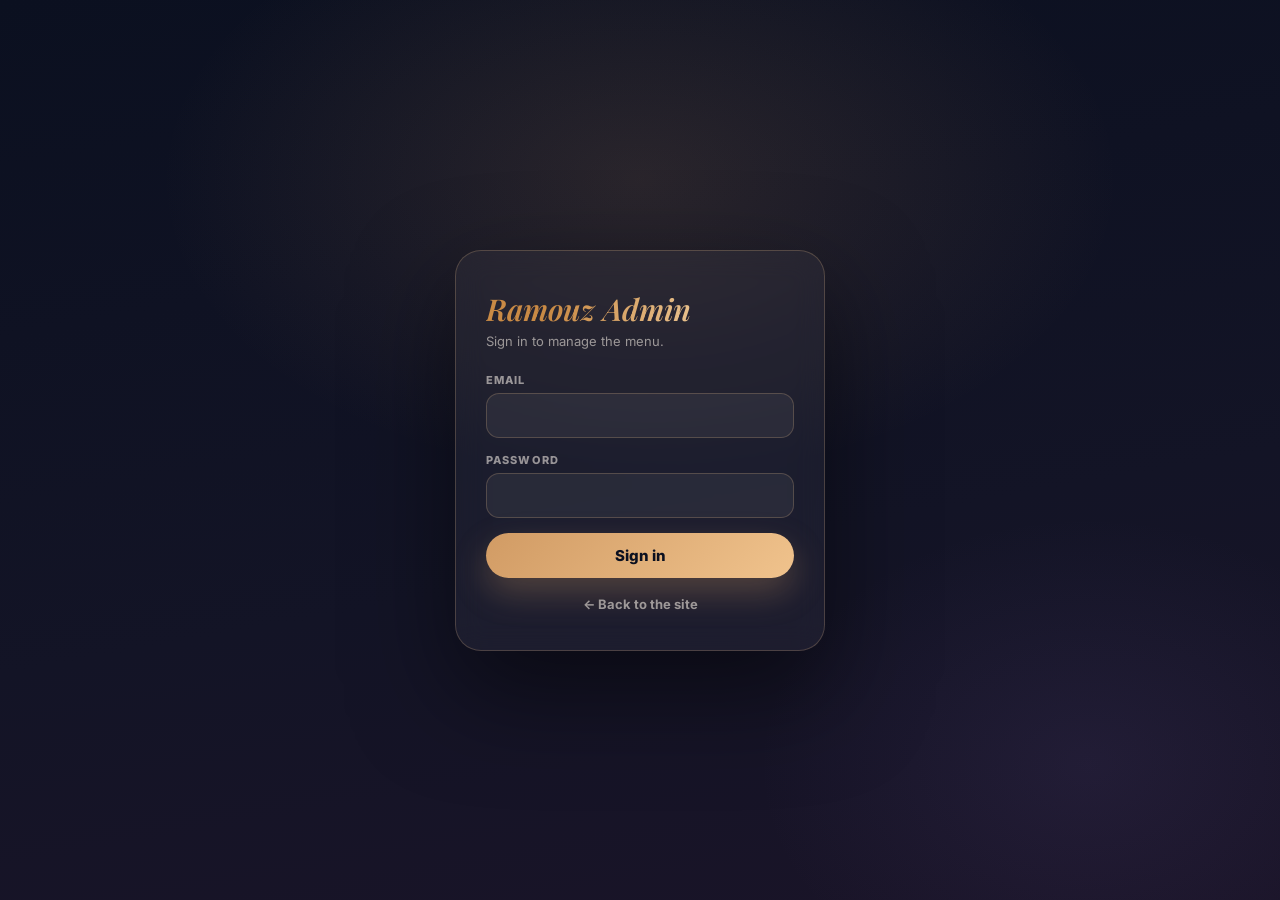
==== commit 61476ac8: "Add back-to-site link on the admin sign-in card Co-Authored-By: Claude Fable 5 <noreply@anthropic.co" ====
--- a/admin.html
+++ b/admin.html
@@ -389,6 +389,12 @@
     .login-submit:hover{transform:translateY(-2px);box-shadow:0 18px 44px rgba(209,155,100,.4)}
     .login-submit:active{transform:scale(.98)}
     .login-submit:disabled{opacity:.6;cursor:wait;transform:none}
+    .login-back{
+      display:block;text-align:center;margin-top:18px;text-decoration:none;
+      font-size:13px;font-weight:700;color:var(--dim);
+      transition:color .25s ease;
+    }
+    .login-back:hover{color:var(--gold)}
 
     @media (max-width:420px){
       .rf-line{grid-template-columns:1fr 92px}
@@ -422,6 +428,7 @@
       <input id="adm-pass" type="password" autocomplete="current-password" required />
       <p class="login-err" data-login-err></p>
       <button type="submit" class="login-submit">Sign in</button>
+      <a class="login-back" href="index.html">&larr; Back to the site</a>
     </form>
   </div>
 
